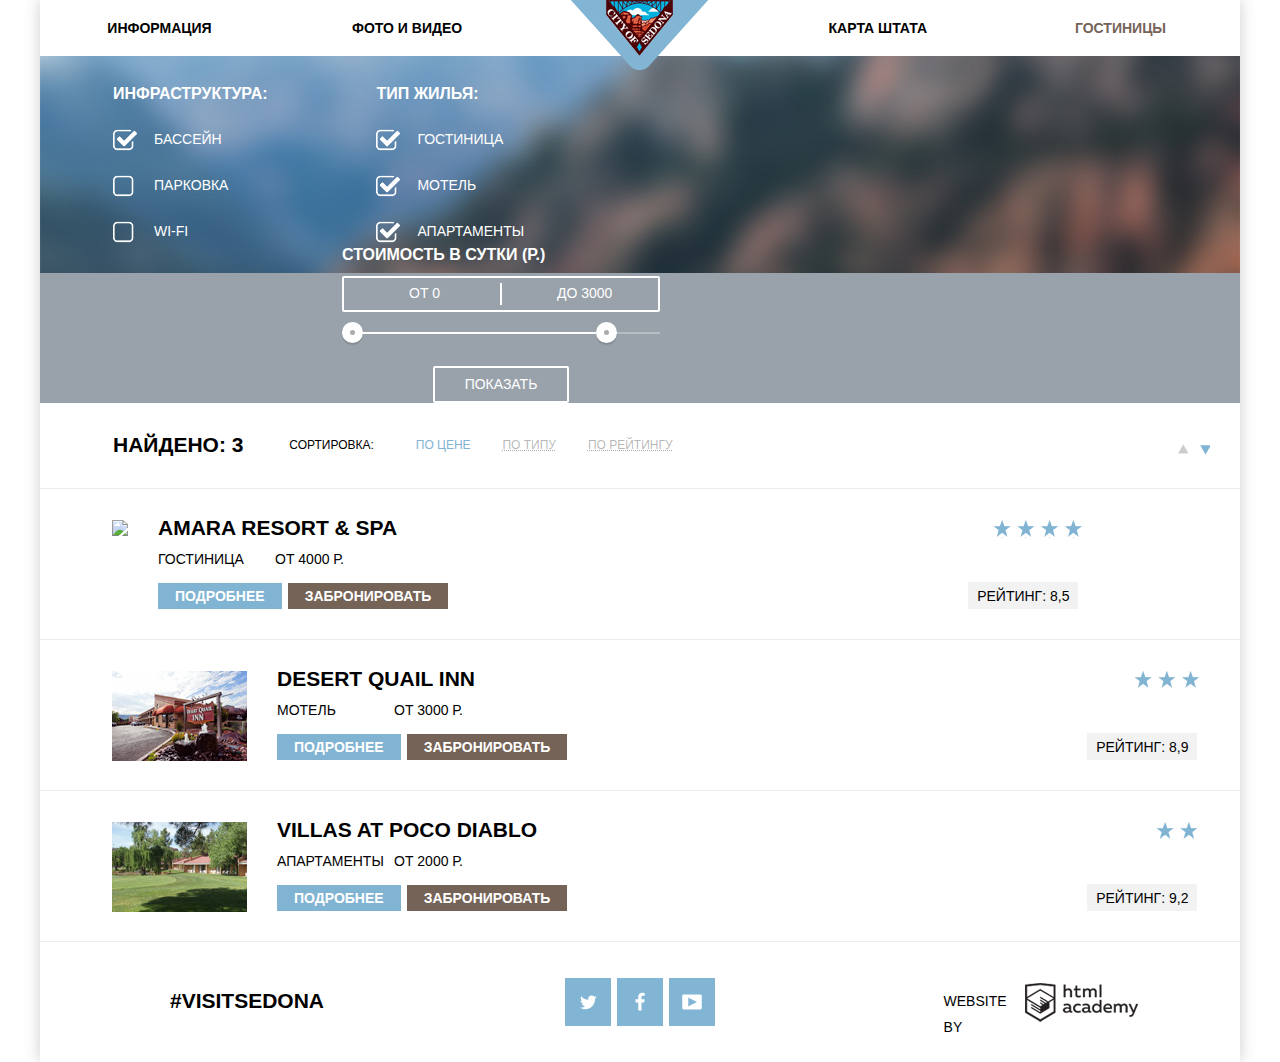
==== catalog.html @ 5d197fd5 "Внезапные правки 03" ====
<!DOCTYPE html>
<html lang="ru">
	<head>
		<link rel="stylesheet" type="text/css" href="css/normalize.css">
		<link rel="stylesheet" type="text/css" href="css/style_sedona_min.css">
		<meta charset="UTF-8">
		<title>hotels catalog</title>
	</head>
	<body>
		<div class="all_wrapper">
		
			<header>
				<nav class="top_menu_nav">
					<ul>
						<li class="nav_info"><a href="index.html">Информация</a></li>
						<li class="nav_photo"><a href="#">Фото и видео</a></li>
						<li class="nav_map"><a href="#">Карта штата</a></li>
						<li class="nav_hotels active"><a>Гостиницы</a></li>
					</ul>
				</nav>
				<div class="top_menu_logo">
					<a href="index.html"><img src="img/logo_sedona_triangle.png" alt="logo" width="138" height="70"></a>
				</div>			
			</header> 


			<main>				
				<h1 class="h2_hidden">подбор отеля</h1>
				
				<section class="filters">
					<h2 class="h2_hidden">Фильтры параметров отеля</h2>
					<form action="#" method="post">
						<section class="filter_block">
							<h2 class="h2_hidden">Фильтры инфраструктуры</h2>						
							<b>Инфраструктура:</b>							
							<div>
								<label for="pool" class="select_item"><input type="checkbox" name="pool" id="pool" checked><span class="checkbox_indicator"></span>Бассейн</label>
							</div>
							<div>
								<label for="parking" class="select_item"><input type="checkbox" name="parking" id="parking"><span class="checkbox_indicator"></span> Парковка</label>
							</div>
							<div>
								<label for="wifi" class="select_item"><input type="checkbox" name="wifi" id="wifi"><span class="checkbox_indicator"></span>Wi-Fi</label>
							</div>						
						</section>	

						<section class="filter_block">
							<h2 class="h2_hidden">Фильтры типа жилья</h2>
							<b>Тип жилья:</b>			
							<div>
								<label for="guesthouse" class="select_item"><input type="checkbox" name="guesthouse" id="guesthouse" checked><span class="checkbox_indicator"></span>Гостиница</label>
							</div>
							<div>
								<label for="hotel" class="select_item"><input type="checkbox" name="hotel" id="hotel" checked><span class="checkbox_indicator"></span>Мотель</label>
							</div>
							<div>
								<label for="apartments" class="select_item"><input type="checkbox" name="apartments" id="apartments" checked><span class="checkbox_indicator"></span>Апартаменты</label>
							</div>						
						</section>

						<section class="filter_block price">
							<h2 class="h2_hidden">Фильтрация по стоимости</h2>
							<b>Стоимость в сутки (р.)</b>
							<div class="price_control">
								<label for="minprice" class="min_price">от
									<input type="text" name="minprice" value="0" id="minprice">
								</label>
								<label for="maxprice" class="max_price">до
									<input type="text" name="max_price" value="3000" id="maxprice">
								</label>								
							</div>
							<div class="range_control">
								<div class="scale">
									<div class="bar"></div>
								</div>	
								<div class="range_toggle toggle_min"></div>
								<div class="range_toggle toggle_max"></div>													
							</div>
							<button type="submit" class="btn_show">Показать</button>		
						</section>
					</form>
				</section>	

				<section class="sort">
					<h2 class="h2_hidden">Сортировка отфильтрованного</h2>
					<b>Найдено: 3</b>
					<p>Сортировка:</p>
						
					<a class="sort_type active_sort">По цене</a>
					<a href="#" class="sort_type">По типу</a>
					<a href="" class="sort_type">По рейтингу</a>
						
					<div class="arrows">
						<a href="#" class="arrow_up"></a>
						<a class="arrow_down active_arrow"></a>
					</div>
				</section>

				<section class="sort_content">
					<h2 class="h2_hidden">Пункт выборки</h2>
					<article class="sort_content_item">
						<a href="#" class="sort_content_item_img"><img src="img/amara.jpg" width="135" height="90" alt="amara resort"></a>						
						<div class="sort_content_item_discription">
							<a href="#"><h2>Amara Resort & Spa</h2></a>
							<p>Гостиница</p>
							<p>от 4000 р.</p>
									
							<div class="sort_content_item_btn">
								<a href="#" class="sort_content_item_discription_more">подробнее</a>
								<a href="#" class="sort_content_item_discription_book">забронировать</a>
							</div>				
						</div>

						<div class="sort_content_item_rate">
							<a href="#" class="four_stars"></a>
							<div class="rate">рейтинг: 8,5</div>
						</div>
					</article>

					<article class="sort_content_item">
						<h2 class="h2_hidden">Пункт выборки</h2>
						<a href="#" class="sort_content_item_img"><img src="img/Desert_quail_inn.jpg" width="135" height="90" alt="Desert quail inn"></a>						
						<div class="sort_content_item_discription">
							<a href="#"><h2>Desert Quail Inn</h2></a>
							<p>Мотель</p>
							<p>от 3000 р.</p>
								
							<div class="sort_content_item_btn">
								<a href="#" class="sort_content_item_discription_more">подробнее</a>
								<a href="#" class="sort_content_item_discription_book">забронировать</a>
							</div>									
						</div>
						<div class="sort_content_item_rate">
							<a href="#" class="three_stars"></a>
							<div class="rate">рейтинг: 8,9</div>
						</div>
					</article>	

					<article class="sort_content_item">
						<h2 class="h2_hidden">Пункт выборки</h2>
						<a href="#" class="sort_content_item_img"><img src="img/Villas.jpg" width="135" height="90" alt="Villas"></a>						
						<div class="sort_content_item_discription">
							<a href="#"><h2>Villas at Poco Diablo</h2></a>
							<p>Апартаменты</p>
							<p>от 2000 р.</p>
								
							<div class="sort_content_item_btn">
								<a href="#" class="sort_content_item_discription_more">подробнее</a>
								<a href="#" class="sort_content_item_discription_book">забронировать</a>
							</div>	
						</div>

						<div class="sort_content_item_rate">
							<a href="#" class="two_stars"></a>
							<div class="rate">рейтинг: 9,2</div>
						</div>
					</article>						
					</section>		
			</main>

			<footer class="footer_wrap footer_wrap_inner">
									
					<section class="footer_visit">
						<h2 class="h2_hidden">Ссылка на Седону</h2>
						<a href="#" class="claim_bold">#visitSEDONA</a>
					</section>

					<section class="footer_social">
						<h2 class="h2_hidden">Ссылки на соцсети</h2>
						<a href="https://twitter.com/" class="social_btn social_btn_tw"></a>
						<a href="https://www.facebook.com/" class="social_btn social_btn_fb"></a>
						<a href="https://www.youtube.com" class="social_btn social_btn_yt"></a>
					</section>

				<section class="footer_website">
					<h2 class="h2_hidden">Ссылка на HTMLacademy</h2>
					
						<div class="footer_website_title">
							website by
						</div>
						<div class="footer_website_logo"></div>
					
				</section>
			</footer>
				
		</div>	
	</body>
</html>
---- css/style_sedona_min.css ----
body{font-family:"PT Sans","Arial",sans-serif;font-weight:400;font-size:14px;line-height:26px;text-transform:uppercase}*{margin:0;padding:0}a{text-decoration:none;color:inherit;cursor:pointer}.h2_hidden{display:none;font-size:21px;line-height:26px;color:#000}.all_wrapper{position:relative;width:1200px;margin:0 auto;-webkit-box-shadow:0 0 15px rgba(0,0,0,.2);box-shadow:0 0 15px rgba(0,0,0,.2)}.top_menu_nav{width:1200px;background:#fff;font-size:0}.top_menu_logo{position:absolute;z-index:1;top:0;left:50%;-webkit-transform:translateX(-50%);transform:translateX(-50%)}.top_menu_nav ul{list-style-type:none;padding:0}.nav_under_logo,.top_menu_nav li{display:inline-block;vertical-align:top}.top_menu_nav li{text-align:center;padding:15px 0;font-size:14px;color:#000;width:239px}.top_menu_nav a:visited,body{color:#000}.top_menu_nav a:active{color:#000;opacity:.3}.top_menu_nav a:hover{color:#81b3d2}.top_menu_nav .active{color:#766357}.top_menu_nav .nav_map,.top_menu_nav .nav_photo{-webkit-box-sizing:border-box;box-sizing:border-box;width:361px}.top_menu_nav .nav_photo{padding-left:73px;text-align:left}.top_menu_nav .nav_map{text-align:right;padding-right:74px}.nav_under_logo{width:244px}.top_menu_nav li a{font-weight:700}.intro{position:relative;width:1200px;height:508px;background:#add8e6 url(../img/sedona_intro.jpg) no-repeat}.intro_img_welcome{position:absolute;top:76px;left:600px;margin-left:-128px}.intro_img_because,.intro_img_sedona{position:absolute;top:214px;left:600px;margin-left:-229px}.intro_img_because{top:348px;margin-left:-148px}.content_title{padding-top:59px;padding-bottom:52px;text-align:center}.content_claim_main{width:458px;margin:0 auto 27px}.claim{font-size:0}.content_claim,.content_img{display:inline-block;vertical-align:top}.content_claim{padding-top:47px;padding-bottom:59px;font-size:14px;color:#fff;background-color:#81b3d2;width:400px}.content_img{width:800px;height:256px}.claim_left .claim_bold,.claim_right .claim_bold{margin:auto auto 24px;width:125px;font-weight:700;font-size:21px;text-align:center;line-height:21px}.claim_right .claim_bold{width:152px}.claim_left .claim_claim,.claim_number{width:125px;text-align:center;line-height:21px;margin:auto auto 21px}.claim_left .claim_claim{margin:0 auto;width:285px}.claim_right .claim_claim,.features_first .claim_bold{margin:auto;width:230px;text-align:center;line-height:21px}.features_first{width:1200px;font-size:0;text-align:center}.features_first_box{display:inline-block;vertical-align:top;width:400px}.features_first .claim_bold{margin:auto auto 25px;width:125px;font-weight:700;font-size:21px}.features_first .claim_claim,.features_second .claim_bold{margin:auto auto 81px;width:300px;font-size:14px;text-align:center;line-height:21px}.blue_icon{margin-bottom:15px;padding-top:57px}.features_second{width:1200px;font-size:0;padding-top:47px;background-color:#eee}.features_second_box{display:inline-block;vertical-align:top;width:400px;font-size:14px;background-color:#eee}.features_second .claim_bold{margin:auto auto 24px;width:125px;font-weight:700;font-size:21px}.features_second .claim_claim,.features_second .claim_number{margin:auto auto 22px;width:125px;text-align:center;font-size:14px;line-height:21px}.features_second .claim_claim{margin:auto auto 56px;width:250px}.search_cta{width:1200px}.search_cta_txt{padding-top:56px;text-align:center}.search_cta_txt .claim_bold{font-size:30px;line-height:24px;font-weight:700;margin-bottom:29px}.search_cta_txt .claim_claim{width:440px;margin:auto;font-size:14px;line-height:24px}.search_cta .search_hotels{display:block;width:568px;height:56px;margin:50px auto 0;font-size:21px;font-weight:700;line-height:26px;color:#fff;text-align:center;padding-top:30px;background-color:#766357}.map{position:relative;width:1200px;height:593px;background-color:#cbe6a3}.modal_search{font-size:0;position:absolute;left:600px;top:0;width:568px;height:395px;-webkit-transform:translateX(-50%);transform:translateX(-50%);background-color:#fff;-webkit-box-shadow:-3px 3px 15px -5px rgba(0,0,0,.5),3px 3px 15px -5px rgba(0,0,0,.5);box-shadow:-3px 3px 15px -5px rgba(0,0,0,.5),3px 3px 15px -5px rgba(0,0,0,.5)}.search_form{width:458px;margin-top:55px;margin-left:55px}.field1 input,.field1 label,.field2,.field2 div,.field2 label{display:inline-block;vertical-align:middle;margin-bottom:29px}.field2,.field2 div,.field2 label{margin-bottom:28px}.field1 label,.field2 label{min-width:100px;margin-right:12px}.field1 input{-webkit-box-sizing:border-box;box-sizing:border-box;width:346px;height:38px;padding-right:38px;font-weight:700;text-indent:13px;background-color:#f2f2f2;border:0}.field1{position:relative}.calendar{position:absolute;top:0;right:0;width:38px;height:38px;background:#f2f2f2 url(../img/icon_caledar_sprite.png) no-repeat;background-position:50% 8px}input[name=arrival]:hover+.calendar,input[name=departure]:hover+.calendar{background-position:50% -31px;background-color:#ebebeb}input[name=arrival]:focus+.calendar,input[name=departure]:focus+.calendar{background-position:50% -69px;background-color:transparent}.field2 input{-webkit-box-sizing:border-box;box-sizing:border-box;width:114px;height:38px;font-weight:700;text-align:center;padding-left:38px;padding-right:38px;background-color:#f2f2f2;border:0}.field1 input:hover{background-color:#ebebeb}.field1 input:focus,.field2 input:focus{outline:0;background-color:#fff;-webkit-box-shadow:inset 0 0 0 2px #f2f2f2;box-shadow:inset 0 0 0 2px #f2f2f2}.adults_field,.children_field{position:relative}.adults_field .btn_minus,.adults_field .btn_plus,.children_field .btn_minus,.children_field .btn_plus{position:absolute;top:0;width:38px;height:38px;font-size:0;border:0;background-color:#f2f2f2}.adults_field .btn_minus{left:0}.adults_field .btn_plus{right:53px}.children_field .btn_minus{left:0}.children_field .btn_plus{right:0}.btn_minus::before,.btn_plus::after,.btn_plus::before{position:absolute;top:18px;content:"";width:12px;height:3px;background:#a9a9a9}.btn_minus::before{left:13px}.btn_plus::after,.btn_plus::before{right:13px}.btn_plus::after{-webkit-transform:rotate(90deg);transform:rotate(90deg)}.btn_minus:hover::before,.btn_plus:hover::after,.btn_plus:hover::before{background:#000}.adults input{margin-right:53px}.children label{min-width:50px;margin-right:15px}.search_form .claim_bold,.search_form .search_btn{font-size:14px;line-height:26px;font-weight:700;color:#000}.search_form .search_btn{display:block;width:458px;padding:15px 0;margin:0 0 54px;text-align:center;background-color:#81b3d2;font-size:21px;color:#fff}.search_btn:hover{background-color:#669ec0}.search_btn:active{background-color:#5496bd;color:rgba(255,255,255,.3)}.footer_wrap{position:absolute;bottom:0;width:1200px;min-height:120px;background-color:rgba(255,255,255,.9)}.footer_wrap_inner{position:relative;width:1200px;margin:auto}.footer_social,.footer_visit{display:inline-block;vertical-align:top}.footer_visit{width:140px;color:#000;font-weight:700;text-align:center;font-size:21px;line-height:26px;margin-top:46px;margin-left:130px;margin-right:130px}.footer_visit a:visited{color:#000}.footer_social{margin-left:121px;margin-right:125px;margin-top:36px}.footer_website{display:inline-block;vertical-align:middle;width:210px;height:40px;margin-top:40px;margin-left:100px}.footer_website_title{display:inline-block;vertical-align:top;width:74px;margin-top:6px;margin-right:4px;font-size:14px;line-height:26px;color:#000}.footer_website_logo{display:inline-block;vertical-align:middle;width:114px;height:40px;background:url(../img/HTML_logo_sprite.png) no-repeat;background-position:0 1px}.footer_website .footer_website_logo:hover{background-position:0 -47px}.footer_website .footer_website_logo:active{background-position:0 -94px}.social_btn{display:inline-block;vertical-align:bottom;width:46px;height:48px;margin-right:2px;background:#81b3d2 url(../img/social_sprite.png) no-repeat;background-repeat:no-repeat}.social_btn:last-child{margin-right:0}.social_btn_tw{font-size:0;background-position:0 0}.social_btn_tw:hover{background-position:-46px 0}.social_btn_tw:active{background-position:-92px 0}.social_btn_fb{font-size:0;background-position:0 -47px}.social_btn_fb:hover{background-position:-47px -47px}.social_btn_fb:active{background-position:-92px -47px}.social_btn_yt{font-size:0;background-position:0 -96px}.social_btn_yt:hover{background-position:-46px -96px}.social_btn_yt:active{background-position:-92px -96px}.filters{-webkit-box-sizing:border-box;box-sizing:border-box;min-height:217px;padding-left:73px;padding-right:72px;padding-top:27px;background:#99a2aa url(../img/back.jpg) no-repeat;color:#fff}.filter_block{display:inline-block;vertical-align:top;min-width:145px;margin-right:105px}.filter_block b{display:block;font-size:16px;line-height:21px;margin-bottom:22px}.filter_block label{font-size:14px;line-height:21px}.filter_block div{margin-bottom:20px}.filter_block div:last-child{margin-bottom:0}.select_item{position:relative;padding-left:41px;cursor:pointer}.select_item input[type=checkbox]{display:none}.select_item input[type=checkbox]+.checkbox_indicator{position:absolute;top:-2px;left:0;width:25px;height:22px;background:url(../img/checkbox_sprite.png) no-repeat;background-position:0 0}.select_item input[type=checkbox]:checked+.checkbox_indicator{background-position:0 -52px}.select_item input[type=checkbox]:disabled+.checkbox_indicator{background-position:0 -79px}.price{width:318px;margin-right:0;margin-left:229px}.price b{margin-bottom:11px}.price_control{position:relative;width:314px;height:32px;margin-bottom:20px;font-size:0;border:2px solid #fff;border-radius:2px}.price_control::after{content:"";position:absolute;top:50%;left:50%;-webkit-transform:translate(-50%,-50%);transform:translate(-50%,-50%);width:2px;height:22px;background-color:#fff}.price_control label{display:inline-block;vertical-align:top;line-height:31px;cursor:pointer}.min_price{width:90px;padding-left:65px}.max_price{width:90px;padding-left:58px}.price_control input{width:50px;margin:0;font:inherit;color:inherit;background:0 0;border:0;outline:0}.range_control{position:relative;margin-bottom:32px}.range_control .scale{height:2px;background-color:rgba(255,255,255,.3);margin-bottom:32px}.range_control .bar{width:80%;height:2px;background-color:#fff}.range_toggle{position:absolute;top:-10px;width:5px;height:5px;margin:0;background-color:#ababab;border:8px solid #fff;border-radius:50%;-webkit-box-shadow:0 2px 1px 0 rgba(0,1,1,.14);box-shadow:0 2px 1px 0 rgba(0,1,1,.14);cursor:pointer}.toggle_min{left:0}.toggle_max{left:80%}.range_toggle:hover{background-color:#1c4f80}.btn_show{display:block;margin:0 auto;padding:6px 30px;font-size:14px;line-height:21px;font-weight:400;text-transform:uppercase;color:#fff;background-color:transparent;border:2px solid #fff;border-radius:2px;outline:0;cursor:pointer}.btn_show:hover{color:#000;background-color:#fff}.sort,.sort_content_item{-webkit-box-sizing:border-box;box-sizing:border-box;border-bottom:1px solid #ebebeb}.sort{padding-left:73px;min-height:86px;padding-top:28px}.sort b{display:inline-block;vertical-align:middle;margin-right:42px;font-size:21px;line-height:26px;color:#000}.sort a,.sort p{line-height:18px;font-size:12px}.sort p{margin-right:38px}.sort a,.sort p,div.arrows{display:inline-block;vertical-align:middle}.sort a{margin-right:28px}.sort .sort_type{text-decoration:underline;-webkit-text-decoration-style:dotted;text-decoration-style:dotted;color:rgba(0,0,0,.3)}.sort .sort_type:hover,.sort_content_item_discription h2:hover{color:#81b3d2}.sort .sort_type:active{color:#000}.sort .active_sort{color:#81b3d2;text-decoration:none}div.arrows{width:35px;height:18px;margin-left:474px;font-size:0}.arrows a,.sort_content_item_discription p{display:inline-block;vertical-align:middle;line-height:5px;font-size:0}.arrows .arrow_down,.arrows .arrow_up{width:10px;height:11px;background-position:0 0}.arrows .arrow_up{margin-right:12px;background-image:url(../img/arrows_up_sprite.png)}.arrows .arrow_down{margin:0;background-image:url(../img/arrows_down_sprite.png)}.arrows .arrow_up:hover{background-position:0 -33px}.arrows .arrow_up:active{background-position:0 -66px}.arrows .arrow_down:hover{background-position:0 -31px}.arrows .active_arrow,.arrows .arrow_down:active{background-position:0 -65px}.sort_content_item{font-size:0;min-height:151px;padding-top:31px}.sort_content_item_img{display:inline-block;vertical-align:middle;margin-left:72px;margin-right:30px}.sort_content_item_discription{display:inline-block;vertical-align:top}.sort_content_item_discription h2{margin-top:-5px;margin-bottom:8px;font-size:21px;line-height:26px}.sort_content_item_discription h2:active{color:rgba(0,0,0,.3)}.sort_content_item_discription p{width:100px;margin-right:17px;margin-bottom:16px;font-size:14px;line-height:21px}.sort_content_item_discription_book,.sort_content_item_discription_more{padding:5px 17px;font-size:14px;font-weight:700;color:#fff;line-height:21px}.sort_content_item_discription_more{margin-right:6px;background-color:#81b3d2}.sort_content_item_discription_more:hover{background-color:#669ec0}.sort_content_item_discription_more:active{background-color:#5496bd;color:rgba(255,255,255,.3)}.sort_content_item_discription_book{background-color:#766357}.sort_content_item_discription_book:hover{background-color:#604e43}.sort_content_item_discription_book:active{background-color:#503e33;color:rgba(255,255,255,.3)}.sort_content_item_rate{display:inline-block;vertical-align:top;height:91px;margin-left:520px}.sort_content_item_rate a{display:block;width:89px;height:18px;margin-left:25px;margin-bottom:44px}a.four_stars{background-image:url(../img/stars_4.png)}a.three_stars,a.two_stars{background-image:url(../img/stars_3.png);background-repeat:no-repeat;background-position:22px 0}a.two_stars{background-image:url(../img/stars_2.png);background-position:44px 0}.sort_content_item_rate .rate{width:110px;height:23px;padding-top:4px;font-size:14px;line-height:21px;text-align:center;color:#000;background-color:#f2f2f2}
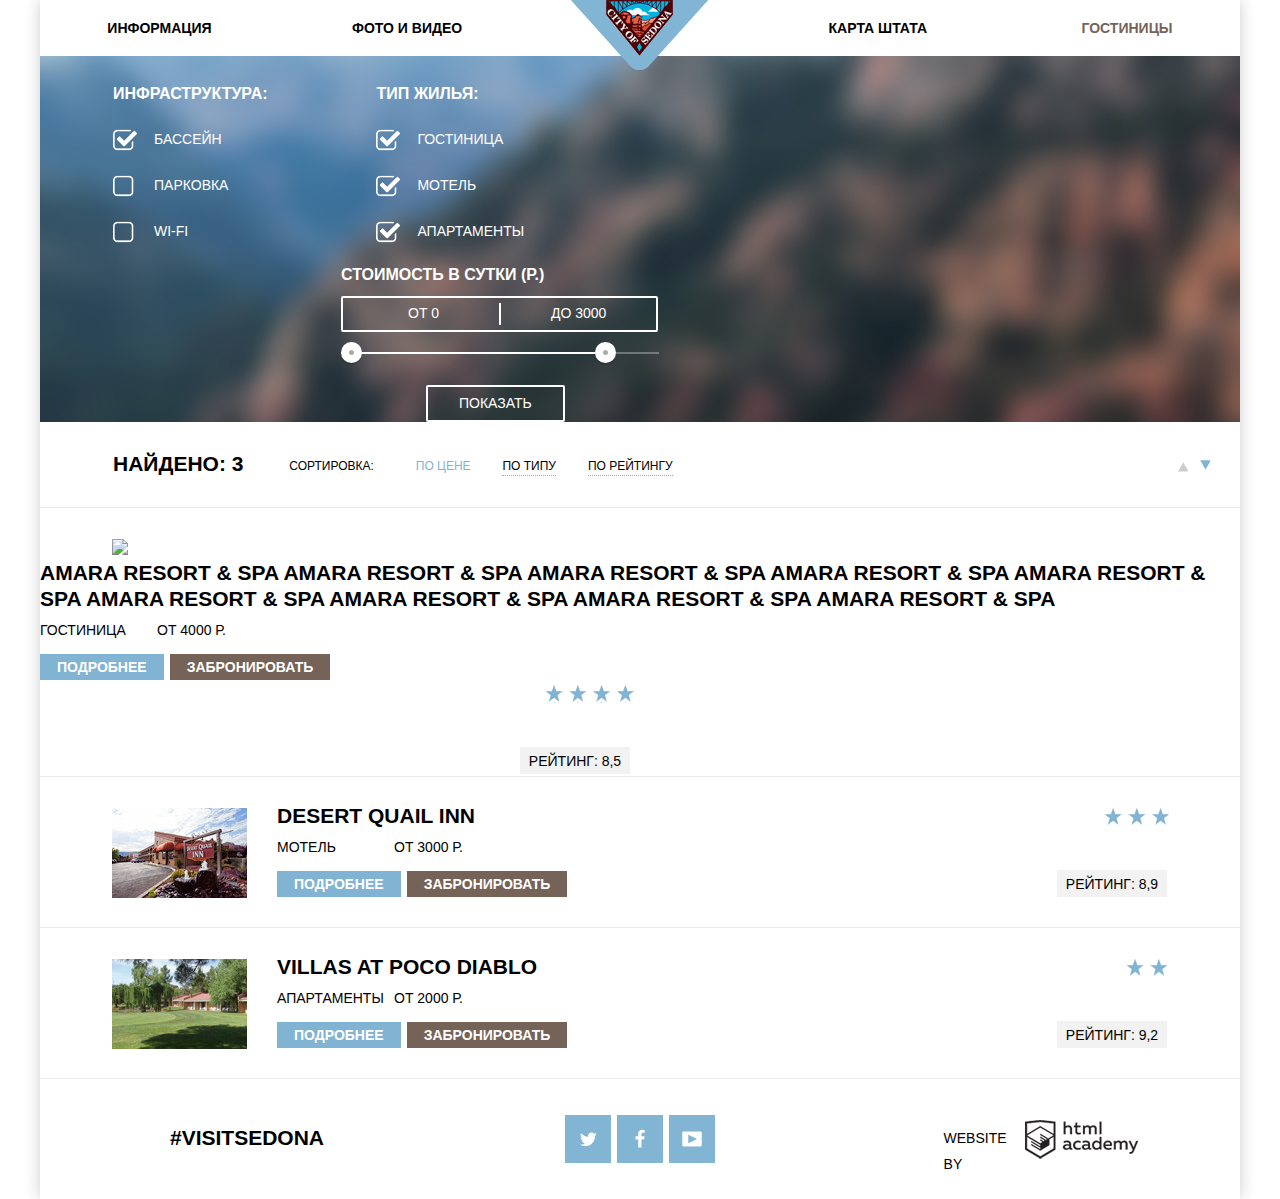
==== commit 2f788f1a: "Правки от рандома" ====
--- a/catalog.html
+++ b/catalog.html
@@ -2,7 +2,7 @@
 <html lang="ru">
 	<head>
 		<link rel="stylesheet" type="text/css" href="css/normalize.css">
-		<link rel="stylesheet" type="text/css" href="css/style_sedona_min.css">
+		<link rel="stylesheet" type="text/css" href="css/style_sedona.css">
 		<meta charset="UTF-8">
 		<title>hotels catalog</title>
 	</head>
@@ -23,13 +23,12 @@
 				</div>			
 			</header> 
 
-
 			<main>				
 				<h1 class="h2_hidden">подбор отеля</h1>
 				
 				<section class="filters">
 					<h2 class="h2_hidden">Фильтры параметров отеля</h2>
-					<form action="#" method="post">
+					<form action="#" method="get">
 						<section class="filter_block">
 							<h2 class="h2_hidden">Фильтры инфраструктуры</h2>						
 							<b>Инфраструктура:</b>							
@@ -55,7 +54,7 @@
 							</div>
 							<div>
 								<label for="apartments" class="select_item"><input type="checkbox" name="apartments" id="apartments" checked><span class="checkbox_indicator"></span>Апартаменты</label>
-							</div>						
+							</div>	
 						</section>
 
 						<section class="filter_block price">
@@ -74,7 +73,7 @@
 									<div class="bar"></div>
 								</div>	
 								<div class="range_toggle toggle_min"></div>
-								<div class="range_toggle toggle_max"></div>													
+								<div class="range_toggle toggle_max"></div>								
 							</div>
 							<button type="submit" class="btn_show">Показать</button>		
 						</section>
@@ -101,9 +100,11 @@
 					<article class="sort_content_item">
 						<a href="#" class="sort_content_item_img"><img src="img/amara.jpg" width="135" height="90" alt="amara resort"></a>						
 						<div class="sort_content_item_discription">
-							<a href="#"><h2>Amara Resort & Spa</h2></a>
-							<p>Гостиница</p>
-							<p>от 4000 р.</p>
+							<a href="#"><h2>Amara Resort & Spa Amara Resort & Spa Amara Resort & Spa Amara Resort & Spa Amara Resort & Spa Amara Resort & Spa Amara Resort & Spa Amara Resort & Spa Amara Resort & Spa </h2></a>
+							<div class="sort_content_item_discription_small">
+								<p>Гостиница</p>
+								<p>от 4000 р.</p>
+							</div>	
 									
 							<div class="sort_content_item_btn">
 								<a href="#" class="sort_content_item_discription_more">подробнее</a>
@@ -158,8 +159,7 @@
 					</section>		
 			</main>
 
-			<footer class="footer_wrap footer_wrap_inner">
-									
+			<footer class="footer_wrap footer_wrap_inner">									
 					<section class="footer_visit">
 						<h2 class="h2_hidden">Ссылка на Седону</h2>
 						<a href="#" class="claim_bold">#visitSEDONA</a>
@@ -178,7 +178,7 @@
 						<div class="footer_website_title">
 							website by
 						</div>
-						<div class="footer_website_logo"></div>
+						<a href="https://htmlacademy.ru/intensive/htmlcss"><div class="footer_website_logo"></div></a>
 					
 				</section>
 			</footer>
--- a/css/style_sedona.css
+++ b/css/style_sedona.css
@@ -0,0 +1,1188 @@
+body {
+	font-family: "PT Sans", "Arial", sans-serif;
+	/*font-stretch: condensed; */
+	font-weight: normal;
+	font-size: 14px;
+	line-height: 26px;
+	color: black;
+	text-transform: uppercase;
+}
+
+* {
+	margin: 0; /*понимаю, что не очень хорошо,*/
+	padding: 0; /*но Нормалайз не помог почему-то*/
+}
+
+a {
+	text-decoration: none;
+	color: inherit;
+	cursor: pointer;
+}
+
+.h2_hidden {
+	display: none;
+	font-size: 21px;
+	line-height: 26px;
+	color: black;
+}
+
+.all_wrapper {
+	position: relative;
+	width: 1200px;
+	/*height: 2762px;*/
+	margin: 0 auto;
+	-webkit-box-shadow: 0 0 15px rgba(0, 0, 0, 0.2);
+	        box-shadow: 0 0 15px rgba(0, 0, 0, 0.2);
+}
+ 
+/*HEADER--------------------------------------------------------------*/
+
+.top_menu_nav {
+	width: 1200px;
+	background: white;
+	font-size: 0;
+}
+
+.top_menu_logo {
+	position: absolute;
+	z-index: 1;
+	top: 0;
+	left: 50%;
+	-webkit-transform: translateX(-50%);
+	        transform: translateX(-50%);
+}
+
+.top_menu_nav ul {
+	list-style-type: none;
+	padding: 0; 
+}
+
+.top_menu_nav li {
+	box-sizing: border-box;
+	display: inline-block;
+	vertical-align: top;
+	width: 239px;
+	text-align: center;
+	padding: 15px 0 15px 0;
+	font-size: 14px;
+	color: #000000;
+}
+
+.top_menu_nav li:last-child {
+	padding: 15px 0 15px 13px;
+}
+
+.top_menu_nav a:visited {
+	color: #000000;
+}
+
+.top_menu_nav a:active {
+	color: #000000;
+	opacity: 0.3;
+}
+
+.top_menu_nav a:hover {
+	color: #81b3d2;
+}
+
+.top_menu_nav .active {
+	color: #766357;
+}
+
+.top_menu_nav .nav_photo {
+	-webkit-box-sizing: border-box;
+	        box-sizing: border-box;
+	width: 361px;
+	text-align: left;
+	padding-left: 73px;
+}
+
+.top_menu_nav .nav_map {
+	-webkit-box-sizing: border-box;
+	        box-sizing: border-box;
+	width: 361px;
+	text-align: right;
+	padding-right: 74px;
+}
+
+.nav_under_logo {
+	display: inline-block;
+	vertical-align: top;
+	width: 244px;
+}
+
+.top_menu_nav a {
+	font-weight: bold;
+}
+
+/*INTRO--------------------------------------------------------------*/
+
+.intro {
+	position: relative;
+	width: 1200px;
+	height: 508px;
+	background: lightblue url("../img/sedona_intro.jpg") no-repeat; 
+}
+
+.intro_img_welcome {
+	position: absolute;
+	top: 76px;
+	left: 600px;
+	margin-left: -128px;
+}
+
+.intro_img_sedona {
+	position: absolute;
+	top: 214px;
+	left: 600px;
+	margin-left: -229px;
+}
+
+.intro_img_because {
+	position: absolute;
+	top: 348px;
+	left: 600px;
+	margin-left: -148px;
+}
+
+/*.frame {
+	position: absolute;
+	bottom: -8px; 
+}*/
+
+/*CONTENT------------------------------------------------------------*/
+
+.content_title {
+	padding-top: 59px;
+	padding-bottom: 52px;
+	text-align: center;
+}
+
+.content_claim_main {
+	width: 458px;
+	margin: 0 auto 27px;
+}
+
+/*Claim--------------------------------------------------------------*/
+
+.claim {
+	font-size: 0;
+}
+
+.content_claim {
+	display: inline-block;
+	vertical-align: top;
+	width: 400px;
+	padding-top: 47px;
+	padding-bottom: 59px;  /*как сделать защиту от переполнения?*/
+	font-size: 14px;
+	color: white;
+	background-color: #81b3d2;
+}
+
+.content_img {
+	display: inline-block;
+	vertical-align: top;
+	width: 800px;
+	height: 256px;
+}
+
+.claim_left .claim_bold {
+	margin: auto;
+	margin-bottom: 24px;
+	width: 125px;
+	font-weight: bold;
+	font-size: 21px;
+	text-align: center;
+	line-height: 21px;
+}
+
+.claim_right .claim_bold {
+	margin: auto;
+	margin-bottom: 24px;
+	width: 154px;
+	font-weight: bold;
+	font-size: 21px;
+	text-align: center;
+	line-height: 21px;
+}
+
+.claim_number {
+	margin: auto;
+	width: 125px;
+	text-align: center;
+	line-height: 21px;
+	margin-bottom: 21px;
+}
+
+.claim_left .claim_claim {
+	margin: 0 auto ;
+	width: 285px;
+	text-align: center;
+	line-height: 21px;
+}
+
+.claim_right .claim_claim {
+	margin: auto;
+	width: 306px;
+	text-align: center;
+	line-height: 21px;
+}
+
+/*Features_1-----------------------------------------------*/
+
+.features_first {
+	width: 1200px;
+	font-size: 0;
+	text-align: center;
+}
+
+.features_first_box {
+	display: inline-block;
+	vertical-align: top;
+	width: 400px;
+}
+
+.features_first .claim_bold {  
+	margin: auto;
+	margin-bottom: 25px;
+	width: 125px;
+	font-weight: bold;
+	font-size: 21px;
+	text-align: center;
+	line-height: 21px;
+}
+
+.features_first .claim_claim {  
+	margin: auto;
+	margin-bottom: 81px;
+	width: 300px;
+	font-size: 14px; 
+	text-align: center;
+	line-height: 21px;
+}
+
+.blue_icon {
+	margin-bottom: 15px;
+	padding-top: 57px;
+}
+
+/*Features_2--------------------------------------------------*/
+
+.features_second {
+	width: 1200px;
+	font-size: 0;
+	padding-top: 47px;
+	background-color: #eeeeee; /*костыль от выпадения - так можно?*/ 
+
+}
+
+.features_second_box {
+	display: inline-block;
+	vertical-align: top;
+	width: 400px;
+	font-size: 14px;
+	background-color: #eeeeee; 
+}
+
+.features_second .claim_bold {
+	margin: auto;
+	margin-bottom: 24px;
+	width: 125px;
+	font-weight: bold;
+	font-size: 21px;
+	text-align: center;
+	line-height: 21px;
+}
+
+.features_second .claim_number {
+	margin: auto;
+	margin-bottom: 22px;
+	width: 125px;
+	text-align: center;
+	font-size: 14px;
+	line-height: 21px;
+}
+
+.features_second .claim_claim {
+	margin: auto;
+	margin-bottom: 56px;
+	width: 267px;
+	text-align: center;
+	font-size: 14px;
+	line-height: 21px;
+} 
+
+/*Search--------------------------------------------------------*/
+
+.search_cta {
+	width: 1200px;
+}
+
+.search_cta_txt {
+	padding-top: 56px;
+	text-align: center;
+}
+
+.search_cta_txt .claim_bold {
+	font-size: 30px;
+	line-height: 24px;
+	font-weight: bold;
+	margin-bottom: 29px;
+}
+
+.search_cta_txt .claim_claim {
+	width: 440px;
+	margin: auto;	
+	font-size: 14px;
+	line-height: 24px;	
+}
+
+.search_cta .search_hotels {
+	display: block;
+	width: 568px;
+	height: 56px;
+	margin: 50px auto 0;
+	font-size: 21px;
+	font-weight: bold;
+	line-height: 26px;
+	color: white;
+	text-align: center;
+	padding-top: 30px;
+	background-color: #766357;
+}
+
+/*MAP-------------------------------------------------------------*/
+
+.map {
+	position: relative;
+	width: 1200px;
+	height: 593px;
+	background-image: url("../img/Screenshot_1.png");
+	background-position: 50% 70%;
+}
+
+.map iframe {
+	border: 0;
+}
+
+/*Serchform-------------------------------------------------------*/
+
+.modal_search {
+	/*display: none;*/
+	font-size: 0;
+	position: absolute;
+	left: 600px;
+	top: 0;
+	width: 568px;
+	height: 395px;
+	-webkit-transform: translateX(-50%);
+	        transform: translateX(-50%);
+	background-color: white;
+	-webkit-box-shadow: -3px 3px 15px -5px rgba(0,0,0,0.5), 3px 3px 15px -5px rgba(0,0,0,0.5);
+	        box-shadow: -3px 3px 15px -5px rgba(0,0,0,0.5), 3px 3px 15px -5px rgba(0,0,0,0.5);
+}
+
+.search_form {
+	width: 458px;
+	margin-top: 55px;
+	margin-left: 55px;
+}
+
+.field1 label,
+.field1 input {
+	display: inline-block;
+	vertical-align: middle;
+	margin-bottom: 29px;
+}
+
+.field2 label,
+.field2 div,
+.field2 {
+	display: inline-block;
+	vertical-align: middle;
+	margin-bottom: 28px;
+}
+
+.field1 label {
+	min-width: 100px;
+	margin-right: 12px;
+}
+
+.field1 input {
+	-webkit-box-sizing: border-box;
+	        box-sizing: border-box;
+	width: 344px;
+	height: 38px;
+	padding-right: 38px;
+	font-weight: bold;
+	text-indent: 13px;
+	background-color: #f2f2f2;
+	border: none;
+}
+
+.field1 {
+	position: relative;
+}
+
+.calendar {
+	position: absolute;
+	top: 0;
+	right: 0;
+	width: 38px;
+	height: 38px;
+	border: none;
+	outline: none;
+	background: #f2f2f2 url("../img/icon_caledar_sprite.png") no-repeat;
+	background-position: 50% 8px; 
+}
+
+input[name="arrival"]:hover + .calendar,
+input[name="departure"]:hover + .calendar {
+	background-position: 50% -31px;
+	background-color: #ebebeb;
+}
+
+input[name="arrival"]:focus + .calendar,
+input[name="departure"]:focus + .calendar {
+	background-position: 50% -69px;
+	background-color: transparent;
+}
+
+.field2 label {
+	min-width: 100px;
+	margin-right: 12px;
+}
+
+.field2 input {
+	-webkit-box-sizing: border-box;
+	        box-sizing: border-box;
+	width: 114px;
+	height: 38px;
+	font-weight: bold;
+	text-align: center;
+	padding-left: 38px;
+	padding-right: 38px;
+	background-color: #f2f2f2;
+	border: none;
+}
+
+.field1 input:hover {
+	background-color: #ebebeb;
+}
+
+.field1 input:focus {
+	outline: 0;
+    background-color: white;
+	-webkit-box-shadow: inset 0 0 0 2px #f2f2f2;
+	        box-shadow: inset 0 0 0 2px #f2f2f2;
+}
+
+.adults_field,
+.children_field {
+	position: relative;
+}
+
+.adults_field .btn_minus,
+.adults_field .btn_plus,
+.children_field .btn_minus,
+.children_field .btn_plus {
+	position: absolute;
+	top: 0;
+	width: 38px;
+	height: 38px;
+	font-size: 0;
+	border: none;
+	background-color: #f2f2f2;
+}
+
+.adults_field .btn_minus {
+	left: 0;
+}
+
+.adults_field .btn_plus {
+	right: 53px;
+}
+
+.children_field .btn_minus {
+	left: 0;
+}
+
+.children_field .btn_plus {
+	right: 0;
+}
+
+.field2 input:focus {
+	outline: 0;
+    background-color: white;
+	-webkit-box-shadow: inset 0 0 0 2px #f2f2f2;
+	        box-shadow: inset 0 0 0 2px #f2f2f2;
+}
+
+.btn_minus::before {
+	position: absolute;
+	left: 13px;
+	top: 18px;
+	content: "";
+	width: 12px;
+	height: 3px;
+	background: #a9a9a9;
+}
+
+.btn_plus::before,
+.btn_plus::after {
+	position: absolute;
+	right: 13px;
+	top: 18px;
+	content: "";
+	width: 12px;
+	height: 3px;
+	background: #a9a9a9;
+}
+
+.btn_plus::after {
+	-webkit-transform: rotate(90deg);
+	        transform: rotate(90deg);
+}
+
+.btn_plus:hover::before,
+.btn_plus:hover::after,
+.btn_minus:hover::before {
+ 	background: black;
+}
+
+.btn_plus:active::before,
+.btn_plus:active::after,
+.btn_minus:active::before {
+ 	background: #81b3d2;
+}
+
+
+.adults input {
+	margin-right: 53px;
+}
+
+.children label {
+	min-width: 50px;
+	margin-right: 15px;
+}
+
+.search_form .claim_bold {
+	font-size: 14px;
+	line-height: 26px;
+	font-weight: bold;
+	color: black;
+}
+
+.search_form .search_btn {
+	display: block;
+	width: 458px;
+	padding: 15px 0 15px 0;
+	margin: 0 0 54px;
+	text-align: center;
+	background-color: #81b3d2;
+	font-weight: bold;
+	font-size: 21px;
+	line-height: 26px;
+	color: white;
+}
+
+.search_btn:hover {
+	background-color:  #669ec0;
+}
+
+.search_btn:active {
+	background-color: #5496bd;
+	color: rgba(255,255,255,0.3);
+}
+
+/*FOOTER-----------------------------------------------------------*/
+/*
+
+.footer_invisible {
+	position: relative;
+}*/
+
+.footer_wrap {
+	position: absolute;
+	bottom: 0;
+	width: 1200px;
+	min-height: 120px;
+	background-color: rgba(255,255,255,0.9);
+}
+
+.footer_wrap_inner {
+	position: relative;
+
+	width: 1200px;
+	margin: auto;
+}
+
+.footer_visit {
+	display: inline-block;
+	vertical-align: top;
+	width: 140px;
+	margin-top: 46px;
+	margin-left: 130px;
+	margin-right: 130px;
+	color: black;
+	font-weight: bold;
+	text-align: center;
+	font-size: 21px;
+	line-height: 26px;
+}
+
+.footer_visit a:visited {
+	color: black;
+}
+
+.footer_social {
+	display: inline-block;
+	vertical-align: top;
+	margin-left: 121px;
+	margin-right: 125px;
+	margin-top: 36px;
+}
+
+
+
+.footer_website {
+	display: inline-block;
+	vertical-align: middle;
+	width: 210px;
+	height: 40px;
+	margin-top: 40px;
+	margin-left: 100px;
+}
+
+
+
+.footer_website_title {
+	display: inline-block;
+	vertical-align: top;
+	width: 74px;
+	margin-top: 6px;
+	margin-right: 4px;
+	font-size: 14px;
+	line-height: 26px;
+	color: black;
+}
+
+.footer_website_logo {
+	display: inline-block;
+	vertical-align: middle;
+	width: 114px;
+	height: 40px;
+	background: url("../img/HTML_logo_sprite.png") no-repeat;
+	background-position: 0 1px; 
+}
+
+.footer_website .footer_website_logo:hover {
+	background-position: 0 -47px;
+}
+
+.footer_website .footer_website_logo:active {
+	background-position: 0 -94px;
+}
+
+.social_btn {
+	display: inline-block;
+	vertical-align: bottom;
+	width: 46px;
+	height: 48px;
+	margin-right: 2px;
+	background: #81b3d2 url("../img/social_sprite.png") no-repeat;
+	background-repeat: no-repeat;
+}
+
+.social_btn:last-child {
+	margin-right: 0;
+}
+
+.social_btn_tw {
+	font-size: 0;
+	background-position: 0 0;
+}
+
+.social_btn_tw:hover {
+	background-position: -46px 0;
+}
+
+.social_btn_tw:active {
+	background-position: -92px 0;
+}
+
+.social_btn_fb {
+	font-size: 0;
+	background-position: 0 -47px;
+}
+
+.social_btn_fb:hover {
+	background-position: -47px -47px;	
+}
+
+.social_btn_fb:active {
+	background-position: -92px -47px;
+}
+
+.social_btn_yt {
+	font-size: 0;
+	background-position: 0 -96px;
+}
+
+.social_btn_yt:hover {
+	background-position: -46px -96px;
+}
+
+.social_btn_yt:active {
+	background-position: -92px -96px;
+}
+
+/*CATALOG-----------------------------------------------------*/
+
+/*Filters------------------------------------------------------*/
+
+.filters {
+	-webkit-box-sizing: border-box;
+	        box-sizing: border-box;
+	min-height: 217px;
+	padding-left: 73px;
+	padding-right: 72px;
+	padding-top: 27px;
+	background-color: #99a2aa;
+	background-image: url("../img/back_a.jpg");
+	background-repeat: repeat;
+	background-position: 0 -300px;
+	/*background-attachment: fixed;*/
+	color: white;
+}
+
+.filter_block {
+	display: inline-block;
+	vertical-align: top;
+	min-width: 145px;
+	margin-right: 105px; 
+}
+
+.filter_block b {
+	display: block;
+	font-size: 16px;
+	line-height: 21px;
+	margin-bottom: 22px; 	
+}
+
+.filter_block label {
+	font-size: 14px;
+	line-height: 21px;
+}
+
+.filter_block div {
+	margin-bottom: 20px;
+}
+
+.filter_block div:last-child {
+	margin-bottom: 20px;
+}
+
+.select_item {
+	position: relative;
+	padding-left: 41px;
+	cursor: pointer;
+}
+
+.select_item input[type="checkbox"] {
+	display: none; /*знаю, что плохо, прочту - сделаю хорошо*/
+}
+
+.select_item input[type="checkbox"] + .checkbox_indicator {
+	position: absolute;
+	top: -2px;
+	left: 0;
+	width: 25px;
+	height: 22px;
+	background: url("../img/checkbox_sprite.png") no-repeat;
+	background-position: 0 0;
+}
+
+.select_item input[type="checkbox"]:checked + .checkbox_indicator {
+	background-position: 0 -52px;
+}
+
+.select_item input[type="checkbox"]:disabled + .checkbox_indicator {
+	background-position: 0 -79px;
+}
+
+.price {
+	width: 318px;
+	margin-right: 0;
+	margin-left: 228px;
+}
+
+.price b {
+	margin-bottom: 11px;
+}
+
+.price_control {
+	position: relative;
+	width: 313px;
+	height: 32px;
+	margin-bottom: 20px;
+	font-size: 0;
+	border: 2px solid white;
+	border-radius: 2px;
+}
+
+.price_control::after {
+	content: "";
+	position: absolute;
+	top: 50%;
+	left: 50%;
+	-webkit-transform: translate(-50%, -50%);
+	        transform: translate(-50%, -50%);
+	width: 2px;
+	height: 22px;
+	background-color: white;
+}
+
+.price_control label {
+	display: inline-block;
+	vertical-align: bottom;
+	line-height: 21px;
+	cursor: pointer;
+}
+
+.min_price {
+	width: 85px;
+	padding-left: 65px;
+}
+
+.max_price {
+	width: 85px;
+	padding-left: 58px;
+}
+
+.price_control input {
+	width: 50px;
+	height: 21px;
+	margin: 0;
+	font: inherit;
+	color: inherit;
+	background: none;
+	border: none;
+	/*outline: none;*/
+}
+
+.range_control {
+	position: relative;
+	margin-bottom: 32px;
+}
+
+.range_control .scale {
+	height: 2px;
+	background-color: rgba(255,255,255,0.3);
+	margin-bottom: 31px;
+}
+
+.range_control .bar {
+	width: 80%;
+	height: 2px;
+	background-color: white;
+}
+
+.range_toggle {
+	position: absolute;
+	top: -10px;
+	width: 5px;
+	height: 5px;
+	margin: 0;
+	background-color: #ababab;
+	border: 8px solid white;
+	border-radius: 50%;
+	-webkit-box-shadow: 0 2px 1px 0 rgba(0,1,1,0.14);
+	        box-shadow: 0 2px 1px 0 rgba(0,1,1,0.14);
+	cursor: pointer;
+}
+
+.toggle_min {
+	left: 0;
+}
+
+.toggle_max {
+	left: 80%;
+}
+
+.range_toggle:hover {
+	background-color: #1c4f80;
+}
+
+.btn_show {         /*в макете она НЕ четко по центру*/
+	display: block;
+	margin-left: 85px;
+	padding: 6px 31px;
+	font-size: 14px;
+	line-height: 21px;
+	font-weight: normal;
+	text-transform: uppercase;
+	color: white;
+	background-color: transparent;
+	border: 2px solid white;
+	border-radius: 2px;
+	outline: none;
+	cursor: pointer;
+}
+
+.btn_show:hover {
+	color: black;
+	background-color: white;
+}
+
+/*Sort--------------------------------------------------------*/
+
+.sort {
+	-webkit-box-sizing: border-box;
+	        box-sizing: border-box;
+	min-height: 86px;
+	padding-top: 28px;
+	padding-left: 73px;
+	border-bottom: 1px solid #ebebeb;
+}
+
+.sort b {
+	display: inline-block;
+	vertical-align: middle;
+	margin-right: 42px;
+	font-size: 21px;
+	line-height: 26px;
+	color: #000000;
+}
+
+.sort p,
+.sort a {
+	box-sizing: border-box;
+	display: inline-block;
+	vertical-align: top;
+	margin-right: 28px;
+	margin-top: 7px;
+	font-size: 12px;
+	line-height: 18px;
+}
+
+.sort p {
+	margin-right: 38px;
+}
+
+/*.sort .sort_type {
+	text-decoration: underline;
+	-webkit-text-decoration-style: dotted;
+	        text-decoration-style: dotted;
+	color: rgba(0,0,0,0.3);
+}*/
+
+.sort a {
+	border-bottom: 1px dotted #81b3d2;
+}
+
+a.active_sort {
+	border: none;
+}
+
+.sort .sort_type:hover {
+	color: #81b3d2;
+}
+
+.sort .sort_type:active {
+	color: black;
+}
+
+.sort .active_sort {
+	color: #81b3d2;
+	text-decoration: none; 
+}
+
+div.arrows {
+	display: inline-block;
+	vertical-align: middle;
+	width: 35px;
+	height: 18px;
+	margin-left: 474px;
+	font-size: 0;
+}
+
+.arrows a {
+	display: inline-block;
+	line-height: 5px;
+	font-size: 0;
+	border: none;
+}
+
+.arrows .arrow_up {
+	vertical-align: top;
+	width: 10px;
+	height: 11px;
+	margin-right: 12px;
+	/*background-color: #cccccc;*/
+	background-image: url("../img/arrows_up_sprite.png");
+	background-position: 0 0;
+} 
+
+.arrows .arrow_down {
+	vertical-align: top;
+	width: 10px;
+	height: 11px;
+	margin: 0;
+	margin-top: 4px;
+	/*background-color: #cccccc;*/
+	background-image: url("../img/arrows_down_sprite.png");
+	background-position: 0 0;
+}
+
+.arrows .arrow_up:hover {
+	background-position: 0 -33px;
+}
+
+.arrows .arrow_up:active {
+	background-position: 0 -66px;
+}
+
+.arrows .arrow_down:hover {
+	background-position: 0 -31px;
+}
+
+.arrows .arrow_down:active {
+	background-position: 0 -65px;
+}
+
+.arrows .active_arrow {
+	background-position: 0 -65px;
+}
+
+/*Sort content-------------------------------------------------*/
+
+.sort_content_item {
+	-webkit-box-sizing: border-box;
+	        box-sizing: border-box;
+	font-size: 0;
+	min-height: 151px;
+	padding-top: 31px;
+	border-bottom: 1px solid #ebebeb;
+}
+
+.sort_content_item_img {
+	display: inline-block;
+	vertical-align: middle;
+	margin-left: 72px;
+	margin-right: 30px;
+}
+
+.sort_content_item_discription {
+	display: inline-block;
+	vertical-align: top;
+	min-width: 300px;
+}
+
+.sort_content_item_discription h2 {
+	margin-top: -5px;
+	margin-bottom: 8px;
+	font-size: 21px;
+	line-height: 26px;
+}
+
+.sort_content_item_discription h2:hover {
+	color: #81b3d2;
+}
+
+.sort_content_item_discription h2:active {
+	color: rgba(0,0,0,0.3);
+}
+
+.sort_content_item_discription p {
+	display: inline-block;
+	vertical-align: middle;
+	width: 100px;
+	margin-right: 17px;
+	margin-bottom: 16px;
+	font-size: 14px;
+	line-height: 21px;
+}
+
+.sort_content_item_discription_more {
+	margin-right: 6px;
+	padding: 5px 17px 5px;
+	font-size: 14px;
+	font-weight: bold;
+	color: white;
+	line-height: 21px;
+	background-color: #81b3d2;
+}
+
+.sort_content_item_discription_more:hover {
+	background-color: #669ec0;
+}
+
+.sort_content_item_discription_more:active {
+	background-color: #5496bd;
+	color: rgba(255,255,255,0.3) 
+}
+
+.sort_content_item_discription_book {
+	padding: 5px 17px 5px;
+	font-size: 14px;
+	font-weight: bold;
+	color: white;
+	line-height: 21px;
+	background-color: #766357;
+}
+
+.sort_content_item_discription_book:hover {
+	background-color: #604e43;
+}
+
+.sort_content_item_discription_book:active {
+	background-color: #503e33;
+	color: rgba(255,255,255,0.3) 
+}
+
+.sort_content_item_rate {
+	display: inline-block;
+	vertical-align: top;
+	height: 91px;
+	margin-left: 480px;
+}
+
+.sort_content_item_rate a {
+	display: block;
+	width: 89px;
+	height: 18px;
+	margin-left: 25px;
+	margin-bottom: 44px;
+}
+
+a.four_stars {
+	/*background-color: #81b3d2;*/
+	background-image: url("../img/stars_4.png"); 
+}
+
+a.three_stars {
+	/*background-color: #81b3d2;*/
+	background-image: url("../img/stars_3.png");
+	background-repeat: no-repeat;
+	background-position: 22px 0;
+}
+
+a.two_stars {
+	/*background-color: #81b3d2;*/
+	background-image: url("../img/stars_2.png");
+	background-repeat: no-repeat;
+	background-position: 44px 0;
+}
+
+.sort_content_item_rate .rate {
+	width: 110px;
+	height: 23px;
+	padding-top: 4px;
+	font-size: 14px;
+	line-height: 21px;
+	text-align: center;
+	color: black;
+	background-color:  #f2f2f2;
+}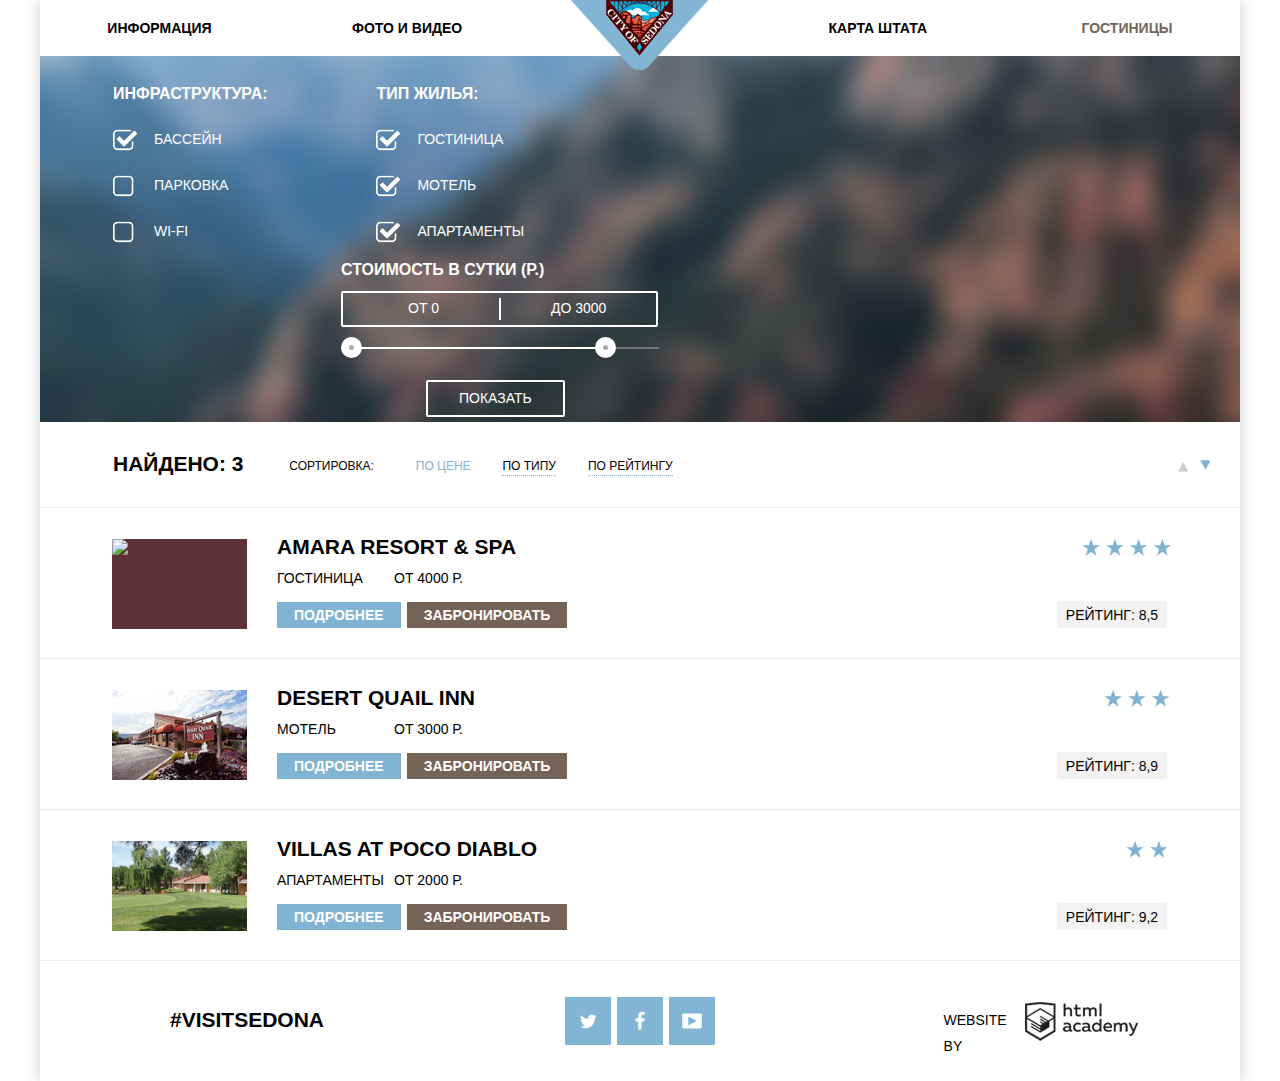
==== commit 05fe95e4: "Финал" ====
--- a/catalog.html
+++ b/catalog.html
@@ -2,7 +2,7 @@
 <html lang="ru">
 	<head>
 		<link rel="stylesheet" type="text/css" href="css/normalize.css">
-		<link rel="stylesheet" type="text/css" href="css/style_sedona.css">
+		<link rel="stylesheet" type="text/css" href="css/style_sedona_min.css">
 		<meta charset="UTF-8">
 		<title>hotels catalog</title>
 	</head>
@@ -12,59 +12,59 @@
 			<header>
 				<nav class="top_menu_nav">
 					<ul>
-						<li class="nav_info"><a href="index.html">Информация</a></li>
-						<li class="nav_photo"><a href="#">Фото и видео</a></li>
-						<li class="nav_map"><a href="#">Карта штата</a></li>
-						<li class="nav_hotels active"><a>Гостиницы</a></li>
+						<li class="nav_info"><a href="index.html" aria-label="Информация">Информация</a></li>
+						<li class="nav_photo"><a href="#" aria-label="Фото и видео">Фото и видео</a></li>
+						<li class="nav_map"><a href="#" aria-label="Карта штата">Карта штата</a></li>
+						<li class="nav_hotels active"><a aria-label="Гостиницы">Гостиницы</a></li>
 					</ul>
 				</nav>
 				<div class="top_menu_logo">
-					<a href="index.html"><img src="img/logo_sedona_triangle.png" alt="logo" width="138" height="70"></a>
+					<a href="index.html"><img src="img/logo_sedona_triangle.png" alt="лого Седоны" width="138" height="70"></a>
 				</div>			
 			</header> 
 
 			<main>				
-				<h1 class="h2_hidden">подбор отеля</h1>
+				<h1 class="visually_hidden">подбор отеля</h1>
 				
 				<section class="filters">
-					<h2 class="h2_hidden">Фильтры параметров отеля</h2>
+					<h2 class="visually_hidden">Фильтры параметров отеля</h2>
 					<form action="#" method="get">
 						<section class="filter_block">
-							<h2 class="h2_hidden">Фильтры инфраструктуры</h2>						
+							<h2 class="visually_hidden">Фильтры инфраструктуры</h2>						
 							<b>Инфраструктура:</b>							
 							<div>
-								<label for="pool" class="select_item"><input type="checkbox" name="pool" id="pool" checked><span class="checkbox_indicator"></span>Бассейн</label>
+								<label for="pool" class="select_item" aria-label="Бассейн"><input type="checkbox" name="pool" id="pool" checked><span class="checkbox_indicator"></span>Бассейн</label>
 							</div>
 							<div>
-								<label for="parking" class="select_item"><input type="checkbox" name="parking" id="parking"><span class="checkbox_indicator"></span> Парковка</label>
+								<label for="parking" class="select_item" aria-label="Парковка"><input type="checkbox" name="parking" id="parking"><span class="checkbox_indicator"></span>Парковка</label>
 							</div>
 							<div>
-								<label for="wifi" class="select_item"><input type="checkbox" name="wifi" id="wifi"><span class="checkbox_indicator"></span>Wi-Fi</label>
+								<label for="wifi" class="select_item" aria-label="Wi-Fi"><input type="checkbox" name="wifi" id="wifi"><span class="checkbox_indicator"></span>Wi-Fi</label>
 							</div>						
 						</section>	
 
 						<section class="filter_block">
-							<h2 class="h2_hidden">Фильтры типа жилья</h2>
+							<h2 class="visually_hidden">Фильтры типа жилья</h2>
 							<b>Тип жилья:</b>			
 							<div>
-								<label for="guesthouse" class="select_item"><input type="checkbox" name="guesthouse" id="guesthouse" checked><span class="checkbox_indicator"></span>Гостиница</label>
+								<label for="guesthouse" class="select_item" aria-label="Гостиница"><input type="checkbox" name="guesthouse" id="guesthouse" checked><span class="checkbox_indicator"></span>Гостиница</label>
 							</div>
 							<div>
-								<label for="hotel" class="select_item"><input type="checkbox" name="hotel" id="hotel" checked><span class="checkbox_indicator"></span>Мотель</label>
+								<label for="hotel" class="select_item" aria-label="Мотель"><input type="checkbox" name="hotel" id="hotel" checked><span class="checkbox_indicator"></span>Мотель</label>
 							</div>
 							<div>
-								<label for="apartments" class="select_item"><input type="checkbox" name="apartments" id="apartments" checked><span class="checkbox_indicator"></span>Апартаменты</label>
-							</div>	
+								<label for="apartments" class="select_item" aria-label="Апартаменты"><input type="checkbox" name="apartments" id="apartments" checked><span class="checkbox_indicator"></span>Апартаменты</label>
+							</div>
 						</section>
 
 						<section class="filter_block price">
-							<h2 class="h2_hidden">Фильтрация по стоимости</h2>
+							<h2 class="visually_hidden">Фильтрация по стоимости</h2>
 							<b>Стоимость в сутки (р.)</b>
 							<div class="price_control">
-								<label for="minprice" class="min_price">от
+								<label for="minprice" class="min_price" aria-label="Ввести нижний предел цены">от
 									<input type="text" name="minprice" value="0" id="minprice">
 								</label>
-								<label for="maxprice" class="max_price">до
+								<label for="maxprice" class="max_price" aria-label="Ввести верхний предел цены">до
 									<input type="text" name="max_price" value="3000" id="maxprice">
 								</label>								
 							</div>
@@ -72,16 +72,16 @@
 								<div class="scale">
 									<div class="bar"></div>
 								</div>	
-								<div class="range_toggle toggle_min"></div>
-								<div class="range_toggle toggle_max"></div>								
+								<div class="range_toggle toggle_min" aria-label="Ползунок нижнего предела цены"></div>
+								<div class="range_toggle toggle_max" aria-label="Ползунок верхнего  предела цены"></div>								
 							</div>
-							<button type="submit" class="btn_show">Показать</button>		
+							<button type="submit" class="btn_show" aria-label="Кнопка показать результаты сортировки по цене">Показать</button>		
 						</section>
 					</form>
 				</section>	
 
 				<section class="sort">
-					<h2 class="h2_hidden">Сортировка отфильтрованного</h2>
+					<h2 class="visually_hidden">Сортировка отфильтрованного</h2>
 					<b>Найдено: 3</b>
 					<p>Сортировка:</p>
 						
@@ -96,11 +96,11 @@
 				</section>
 
 				<section class="sort_content">
-					<h2 class="h2_hidden">Пункт выборки</h2>
+					<h2 class="visually_hidden">Пункт выборки</h2>
 					<article class="sort_content_item">
-						<a href="#" class="sort_content_item_img"><img src="img/amara.jpg" width="135" height="90" alt="amara resort"></a>						
+						<a href="#" class="sort_content_item_img"><img src="img/amara.jpg" width="135" height="90" alt="фото отеля Амара"></a>						
 						<div class="sort_content_item_discription">
-							<a href="#"><h2>Amara Resort & Spa Amara Resort & Spa Amara Resort & Spa Amara Resort & Spa Amara Resort & Spa Amara Resort & Spa Amara Resort & Spa Amara Resort & Spa Amara Resort & Spa </h2></a>
+							<a href="#"><h2>Amara Resort & Spa</h2></a>
 							<div class="sort_content_item_discription_small">
 								<p>Гостиница</p>
 								<p>от 4000 р.</p>
@@ -119,8 +119,8 @@
 					</article>
 
 					<article class="sort_content_item">
-						<h2 class="h2_hidden">Пункт выборки</h2>
-						<a href="#" class="sort_content_item_img"><img src="img/Desert_quail_inn.jpg" width="135" height="90" alt="Desert quail inn"></a>						
+						<h2 class="visually_hidden">Пункт выборки</h2>
+						<a href="#" class="sort_content_item_img"><img src="img/Desert_quail_inn.jpg" width="135" height="90" alt="фото отеля Десерт Квэйл"></a>						
 						<div class="sort_content_item_discription">
 							<a href="#"><h2>Desert Quail Inn</h2></a>
 							<p>Мотель</p>
@@ -138,8 +138,8 @@
 					</article>	
 
 					<article class="sort_content_item">
-						<h2 class="h2_hidden">Пункт выборки</h2>
-						<a href="#" class="sort_content_item_img"><img src="img/Villas.jpg" width="135" height="90" alt="Villas"></a>						
+						<h2 class="visually_hidden">Пункт выборки</h2>
+						<a href="#" class="sort_content_item_img"><img src="img/Villas.jpg" width="135" height="90" alt="фото отеля Виллас"></a>						
 						<div class="sort_content_item_discription">
 							<a href="#"><h2>Villas at Poco Diablo</h2></a>
 							<p>Апартаменты</p>
@@ -160,26 +160,24 @@
 			</main>
 
 			<footer class="footer_wrap footer_wrap_inner">									
-					<section class="footer_visit">
-						<h2 class="h2_hidden">Ссылка на Седону</h2>
-						<a href="#" class="claim_bold">#visitSEDONA</a>
-					</section>
+				<section class="footer_visit">
+					<h2 class="visually_hidden">Ссылка на Седону</h2>
+					<a href="#" class="claim_bold" aria-label="Ссылка на Седону">#visitSEDONA</a>
+				</section>
 
-					<section class="footer_social">
-						<h2 class="h2_hidden">Ссылки на соцсети</h2>
-						<a href="https://twitter.com/" class="social_btn social_btn_tw"></a>
-						<a href="https://www.facebook.com/" class="social_btn social_btn_fb"></a>
-						<a href="https://www.youtube.com" class="social_btn social_btn_yt"></a>
-					</section>
+				<section class="footer_social">
+					<h2 class="visually_hidden">Ссылки на соцсети</h2>
+					<a href="https://twitter.com/" class="social_btn social_btn_tw" aria-label="Седона в Твиттере"></a>
+					<a href="https://www.facebook.com/" class="social_btn social_btn_fb" aria-label="Седона в Фейсбуке"></a>
+					<a href="https://www.youtube.com" class="social_btn social_btn_yt" aria-label="Седона в Ютубе"></a>
+				</section>
 
 				<section class="footer_website">
-					<h2 class="h2_hidden">Ссылка на HTMLacademy</h2>
-					
+					<h2 class="visually_hidden">Ссылка на HTMLacademy</h2>					
 						<div class="footer_website_title">
 							website by
 						</div>
-						<a href="https://htmlacademy.ru/intensive/htmlcss"><div class="footer_website_logo"></div></a>
-					
+						<a href="https://htmlacademy.ru/intensive/htmlcss"><div class="footer_website_logo" aria-label="Логотип-ссылка на Академию"></div></a>		
 				</section>
 			</footer>
 				
--- a/css/style_sedona_min.css
+++ b/css/style_sedona_min.css
@@ -0,0 +1 @@
+.top_menu_nav li,body{font-size:14px;color:#000}body{font-family:"PT Sans","Arial",sans-serif;font-weight:400;line-height:26px;text-transform:uppercase}*{margin:0;padding:0}a{text-decoration:none;color:inherit;cursor:pointer}.all_wrapper{position:relative;width:1200px;margin:0 auto;-webkit-box-shadow:0 0 15px rgba(0,0,0,.2);box-shadow:0 0 15px rgba(0,0,0,.2)}.visually_hidden{position:absolute;width:1px;height:1px;margin:-1px;padding:0;border:0;clip:rect(0 0 0 0);overflow:hidden}.top_menu_nav{width:1200px;background:#fff;font-size:0}.top_menu_logo{position:absolute;z-index:1;top:0;left:50%;-webkit-transform:translateX(-50%);transform:translateX(-50%)}.top_menu_nav ul{list-style-type:none;padding:0}.top_menu_nav li{box-sizing:border-box;display:inline-block;vertical-align:top;width:239px;text-align:center;padding:15px 0}.top_menu_nav li:last-child{padding:15px 0 15px 13px}.top_menu_nav a:visited{color:#000}.top_menu_nav a:active{color:#000;opacity:.3}.top_menu_nav a:hover{color:#81b3d2}.top_menu_nav .active{color:#766357}.top_menu_nav .nav_map,.top_menu_nav .nav_photo{-webkit-box-sizing:border-box;box-sizing:border-box;width:361px}.top_menu_nav .nav_photo{padding-left:73px;text-align:left}.top_menu_nav .nav_map{text-align:right;padding-right:74px}.nav_under_logo{display:inline-block;vertical-align:top;width:244px}.top_menu_nav a{font-weight:700}.intro{position:relative;width:1200px;height:508px;background:#add8e6 url(../img/sedona_intro.jpg) no-repeat}.intro_img_welcome{position:absolute;top:76px;left:600px;margin-left:-128px}.intro_img_because,.intro_img_sedona{position:absolute;top:214px;left:600px;margin-left:-229px}.intro_img_because{top:348px;margin-left:-148px}.content_title{padding-top:59px;padding-bottom:52px;text-align:center}.content_claim_main{width:458px;margin:0 auto 27px}.claim{font-size:0}.content_claim,.content_img{display:inline-block;vertical-align:top}.content_claim{padding-top:47px;padding-bottom:59px;font-size:14px;color:#fff;background-color:#81b3d2;width:400px}.content_img{width:800px;height:256px}.claim_left .claim_bold,.claim_right .claim_bold{margin:auto auto 24px;width:125px;font-weight:700;font-size:21px;text-align:center;line-height:21px}.claim_right .claim_bold{width:154px}.claim_left .claim_claim,.claim_number{width:125px;text-align:center;line-height:21px;margin:auto auto 21px}.claim_left .claim_claim{margin:0 auto;width:285px}.claim_right .claim_claim,.features_first .claim_bold{margin:auto;width:306px;text-align:center;line-height:21px}.features_first{width:1200px;font-size:0;text-align:center}.features_first_box{display:inline-block;vertical-align:top;width:400px}.features_first .claim_bold{margin:auto auto 25px;width:125px;font-weight:700;font-size:21px}.features_first .claim_claim,.features_second .claim_bold{margin:auto auto 81px;width:300px;font-size:14px;text-align:center;line-height:21px}.blue_icon{margin-bottom:15px;padding-top:57px}.features_second{width:1200px;font-size:0;padding-top:47px;background-color:#eee}.features_second_box{display:inline-block;vertical-align:top;width:400px;font-size:14px;background-color:#eee}.features_second .claim_bold{margin:auto auto 24px;width:125px;font-weight:700;font-size:21px}.features_second .claim_claim,.features_second .claim_number{margin:auto auto 22px;width:125px;text-align:center;font-size:14px;line-height:21px}.features_second .claim_claim{margin:auto auto 56px;width:267px}.search_cta{width:1200px}.search_cta_txt{padding-top:56px;text-align:center}.search_cta_txt .claim_bold{font-size:30px;line-height:24px;font-weight:700;margin-bottom:29px}.search_cta_txt .claim_claim{width:440px;margin:auto;font-size:14px;line-height:24px}.search_cta .search_hotels{display:block;width:568px;height:56px;margin:50px auto 0;font-size:21px;font-weight:700;line-height:26px;color:#fff;text-align:center;padding-top:30px;background-color:#766357}.map{position:relative;width:1200px;height:593px;background-image:url(../img/Screenshot_1.png);background-position:50% 70%}.map iframe{border:0}.modal_search{font-size:0;position:absolute;left:600px;top:0;width:568px;height:395px;-webkit-transform:translateX(-50%);transform:translateX(-50%);background-color:#fff;-webkit-box-shadow:-3px 3px 15px -5px rgba(0,0,0,.5),3px 3px 15px -5px rgba(0,0,0,.5);box-shadow:-3px 3px 15px -5px rgba(0,0,0,.5),3px 3px 15px -5px rgba(0,0,0,.5)}.search_form{width:458px;margin-top:55px;margin-left:55px}.field1 input,.field1 label,.field2,.field2 div,.field2 label{display:inline-block;vertical-align:middle;margin-bottom:29px}.field2,.field2 div,.field2 label{margin-bottom:28px}.field1 label,.field2 label{min-width:100px;margin-right:12px}.field1 input{-webkit-box-sizing:border-box;box-sizing:border-box;width:344px;height:38px;padding-right:38px;font-weight:700;text-indent:13px;background-color:#f2f2f2;border:0}.field1{position:relative}.calendar{position:absolute;top:0;right:0;width:38px;height:38px;border:0;outline:0;background:#f2f2f2 url(../img/icon_caledar_sprite.png) no-repeat;background-position:50% 8px}input[name=arrival]:hover+.calendar,input[name=departure]:hover+.calendar{background-position:50% -31px;background-color:#ebebeb}input[name=arrival]:focus+.calendar,input[name=departure]:focus+.calendar{background-position:50% -69px;background-color:transparent}.field2 input{-webkit-box-sizing:border-box;box-sizing:border-box;width:114px;height:38px;font-weight:700;text-align:center;padding-left:38px;padding-right:38px;background-color:#f2f2f2;border:0}.field1 input:hover{background-color:#ebebeb}.field1 input:focus,.field2 input:focus{outline:0;background-color:#fff;-webkit-box-shadow:inset 0 0 0 2px #f2f2f2;box-shadow:inset 0 0 0 2px #f2f2f2}.adults_field,.children_field{position:relative}.adults_field .btn_minus,.adults_field .btn_plus,.children_field .btn_minus,.children_field .btn_plus{position:absolute;top:0;width:38px;height:38px;font-size:0;border:0;background-color:#f2f2f2;outline:0}.adults_field .btn_minus{left:0}.adults_field .btn_plus{right:53px}.children_field .btn_minus{left:0}.children_field .btn_plus{right:0}.btn_minus::before,.btn_plus::after,.btn_plus::before{position:absolute;top:18px;content:"";width:12px;height:3px;background:#a9a9a9}.btn_minus::before{left:13px}.btn_plus::after,.btn_plus::before{right:13px}.btn_plus::after{-webkit-transform:rotate(90deg);transform:rotate(90deg)}.btn_minus:hover::before,.btn_plus:hover::after,.btn_plus:hover::before{background:#000}.btn_minus:active::before,.btn_plus:active::after,.btn_plus:active::before{background:#81b3d2}.adults input{margin-right:53px}.children label{min-width:50px;margin-right:15px}.search_form .claim_bold,.search_form .search_btn{font-size:14px;line-height:26px;font-weight:700;color:#000}.search_form .search_btn{display:block;width:458px;padding:15px 0;margin:0 0 54px;text-align:center;background-color:#81b3d2;font-size:21px;color:#fff}.search_btn:hover{background-color:#669ec0}.search_btn:active{background-color:#5496bd;color:rgba(255,255,255,.3)}.footer_wrap{position:absolute;bottom:0;width:1200px;min-height:120px;background-color:rgba(255,255,255,.9)}.footer_wrap_inner{position:relative;width:1200px;margin:auto}.footer_social,.footer_visit{display:inline-block;vertical-align:top}.footer_visit{width:140px;color:#000;font-weight:700;text-align:center;font-size:21px;line-height:26px;margin-top:46px;margin-left:130px;margin-right:130px}.footer_visit a:visited{color:#000}.footer_social{margin-left:121px;margin-right:125px;margin-top:36px}.footer_website{display:inline-block;vertical-align:middle;width:210px;height:40px;margin-top:40px;margin-left:100px}.footer_website_title{display:inline-block;vertical-align:top;width:74px;margin-top:6px;margin-right:4px;font-size:14px;line-height:26px;color:#000}.footer_website_logo{display:inline-block;vertical-align:middle;width:114px;height:40px;background:url(../img/HTML_logo_sprite.png) no-repeat;background-position:0 1px}.footer_website .footer_website_logo:hover{background-position:0 -47px}.footer_website .footer_website_logo:active{background-position:0 -94px}.social_btn{display:inline-block;vertical-align:bottom;width:46px;height:48px;margin-right:2px;background:#81b3d2 url(../img/social_sprite.png) no-repeat;background-repeat:no-repeat}.social_btn:last-child{margin-right:0}.social_btn_tw{font-size:0;background-position:0 0}.social_btn_tw:hover{background-position:-46px 0}.social_btn_tw:active{background-position:-92px 0}.social_btn_fb{font-size:0;background-position:0 -47px}.social_btn_fb:hover{background-position:-47px -47px}.social_btn_fb:active{background-position:-92px -47px}.social_btn_yt{font-size:0;background-position:0 -96px}.social_btn_yt:hover{background-position:-46px -96px}.social_btn_yt:active{background-position:-92px -96px}.filters{-webkit-box-sizing:border-box;box-sizing:border-box;min-height:217px;padding:27px 72px 5px 73px;background-color:#99a2aa;background-image:url(../img/back_a.jpg);background-repeat:repeat;background-position:0 -300px;background-size:cover;color:#fff}.filter_block{display:inline-block;vertical-align:top;min-width:145px;margin-right:105px}.filter_block b{display:block;font-size:16px;line-height:21px;margin-bottom:22px}.filter_block label{font-size:14px;line-height:21px}.filter_block div{margin-bottom:20px}.filter_block div:last-child{margin-bottom:15px}.select_item{position:relative;padding-left:41px;cursor:pointer}.select_item input[type=checkbox]{position:absolute;width:1px;height:1px;margin:-1px;padding:0;border:0;clip:rect(0 0 0 0);overflow:hidden}.select_item input[type=checkbox]+.checkbox_indicator{position:absolute;top:-2px;left:0;width:25px;height:22px;background:url(../img/checkbox_sprite.png) no-repeat;background-position:0 0}.select_item input[type=checkbox]:checked+.checkbox_indicator{background-position:0 -52px}.select_item input[type=checkbox]:disabled+.checkbox_indicator{background-position:0 -79px}.price{width:318px;margin-right:0;margin-left:228px}.price b{margin-bottom:11px}.price_control{position:relative;width:313px;height:32px;margin-bottom:20px;font-size:0;border:2px solid #fff;border-radius:2px}.price_control::after{content:"";position:absolute;top:50%;left:50%;-webkit-transform:translate(-50%,-50%);transform:translate(-50%,-50%);width:2px;height:22px;background-color:#fff}.price_control label{display:inline-block;vertical-align:bottom;line-height:21px;cursor:pointer}.min_price{width:85px;padding-left:65px}.max_price{width:85px;padding-left:58px}.price_control input{width:50px;height:21px;margin:0;font:inherit;color:inherit;background:0 0;border:0;outline:0}.range_control{position:relative;margin-bottom:32px}.range_control .scale{height:2px;background-color:rgba(255,255,255,.3);margin-bottom:31px}.range_control .bar{width:80%;height:2px;background-color:#fff}.range_toggle{position:absolute;top:-10px;width:5px;height:5px;margin:0;background-color:#ababab;border:8px solid #fff;border-radius:50%;-webkit-box-shadow:0 2px 1px 0 rgba(0,1,1,.14);box-shadow:0 2px 1px 0 rgba(0,1,1,.14);cursor:pointer}.toggle_min{left:0}.toggle_max{left:80%}.range_toggle:hover{background-color:#1c4f80}.btn_show{display:block;margin-left:85px;padding:6px 31px;font-size:14px;line-height:21px;font-weight:400;text-transform:uppercase;color:#fff;background-color:transparent;border:2px solid #fff;border-radius:2px;outline:0;cursor:pointer}.btn_show:hover{color:#000;background-color:#fff}.sort,.sort_content_item{-webkit-box-sizing:border-box;box-sizing:border-box;border-bottom:1px solid #ebebeb}.sort{padding-left:73px;min-height:86px;padding-top:28px}.sort a,.sort b,.sort p,.sort_content_item_discription p{display:inline-block;vertical-align:middle}.sort b{color:#000;margin-right:42px;font-size:21px;line-height:26px}.sort a,.sort p{box-sizing:border-box;vertical-align:top;margin-top:7px;font-size:12px;line-height:18px;margin-right:38px}.sort a{margin-right:28px;border-bottom:1px dotted #81b3d2}a.active_sort{border:0}.sort .sort_type:hover,.sort_content_item_discription h2:hover{color:#81b3d2}.sort .sort_type:active{color:#000}.sort .active_sort{color:#81b3d2;text-decoration:none}.sort_content_item_img img,div.arrows{display:inline-block;vertical-align:middle}div.arrows{width:35px;height:18px;font-size:0;margin-left:474px}.arrows a{display:inline-block;line-height:5px;font-size:0;border:0}.arrows .arrow_down,.arrows .arrow_up{vertical-align:top;width:10px;height:11px;background-position:0 0}.arrows .arrow_up{margin-right:12px;background-image:url(../img/arrows_up_sprite.png)}.arrows .arrow_down{margin:4px 0 0;background-image:url(../img/arrows_down_sprite.png)}.arrows .arrow_up:hover{background-position:0 -33px}.arrows .arrow_up:active{background-position:0 -66px}.arrows .arrow_down:hover{background-position:0 -31px}.arrows .active_arrow,.arrows .arrow_down:active{background-position:0 -65px}.sort_content_item{font-size:0;min-height:151px;padding-top:31px}.sort_content_item_img img{margin-left:72px;margin-right:30px;background-color:#5c3234}.sort_content_item_discription{display:inline-block;vertical-align:top;width:500px}.sort_content_item_discription h2{margin-top:-5px;margin-bottom:8px;font-size:21px;line-height:26px}.sort_content_item_discription h2:active{color:rgba(0,0,0,.3)}.sort_content_item_discription p{width:100px;margin-right:17px;margin-bottom:16px;font-size:14px;line-height:21px}.sort_content_item_discription_book,.sort_content_item_discription_more{padding:5px 17px;font-size:14px;font-weight:700;color:#fff;line-height:21px}.sort_content_item_discription_more{margin-right:6px;background-color:#81b3d2}.sort_content_item_discription_more:hover{background-color:#669ec0}.sort_content_item_discription_more:active{background-color:#5496bd;color:rgba(255,255,255,.3)}.sort_content_item_discription_book{background-color:#766357}.sort_content_item_discription_book:hover{background-color:#604e43}.sort_content_item_discription_book:active{background-color:#503e33;color:rgba(255,255,255,.3)}.sort_content_item_rate{display:inline-block;vertical-align:top;height:91px;margin-left:280px}.sort_content_item_rate a{display:block;width:89px;height:18px;margin-left:25px;margin-bottom:44px}a.four_stars{background-image:url(../img/stars_4.png)}a.three_stars,a.two_stars{background-image:url(../img/stars_3.png);background-repeat:no-repeat;background-position:22px 0}a.two_stars{background-image:url(../img/stars_2.png);background-position:44px 0}.sort_content_item_rate .rate{width:110px;height:23px;padding-top:4px;font-size:14px;line-height:21px;text-align:center;color:#000;background-color:#f2f2f2}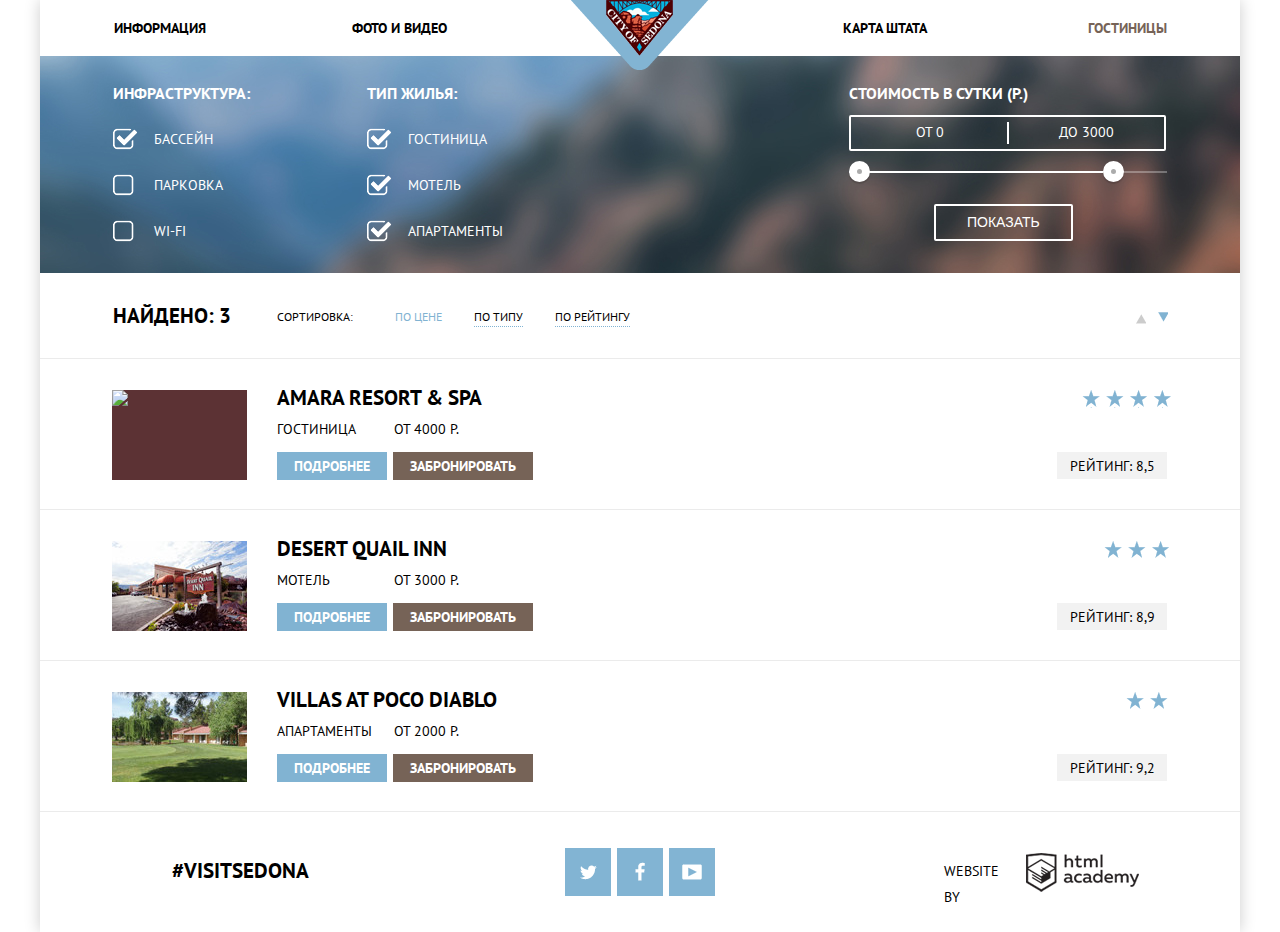
==== commit 47c63ad6: "fgsehgserttkfyl" ====
--- a/catalog.html
+++ b/catalog.html
@@ -1,8 +1,9 @@
 <!DOCTYPE html>
 <html lang="ru">
 	<head>
+		<link href="https://fonts.googleapis.com/css?family=PT+Sans:400,700&amp;subset=cyrillic" rel="stylesheet">
 		<link rel="stylesheet" type="text/css" href="css/normalize.css">
-		<link rel="stylesheet" type="text/css" href="css/style_sedona_min.css">
+		<link rel="stylesheet" type="text/css" href="css/style_sedona.css">
 		<meta charset="UTF-8">
 		<title>hotels catalog</title>
 	</head>
@@ -28,7 +29,7 @@
 				
 				<section class="filters">
 					<h2 class="visually_hidden">Фильтры параметров отеля</h2>
-					<form action="#" method="get">
+					<form action="somehotels" method="get">
 						<section class="filter_block">
 							<h2 class="visually_hidden">Фильтры инфраструктуры</h2>						
 							<b>Инфраструктура:</b>							
--- a/css/style_sedona.css
+++ b/css/style_sedona.css
@@ -0,0 +1,1211 @@
+body {
+	font-family: "PT Sans", "Arial", sans-serif;
+	/*font-stretch: condensed; */
+	font-weight: normal;
+	font-size: 14px;
+	line-height: 26px;
+	color: black;
+	text-transform: uppercase;
+}
+
+* {
+	margin: 0; /*понимаю, что не очень хорошо,*/
+	padding: 0; /*но Нормалайз не помог почему-то*/
+}
+
+a {
+	text-decoration: none;
+	color: inherit;
+	cursor: pointer;
+}
+
+.all_wrapper {
+	position: relative;
+	width: 1200px;
+	/*height: 2762px;*/
+	margin: 0 auto;
+	-webkit-box-shadow: 0 0 15px rgba(0, 0, 0, 0.2);
+	        box-shadow: 0 0 15px rgba(0, 0, 0, 0.2);
+}
+
+.visually_hidden {
+	position: absolute;
+	width: 1px;
+	height: 1px;
+	margin: -1px;
+	padding: 0;
+	border: 0;
+	clip: rect(0 0 0 0);
+	overflow: hidden;
+}
+ 
+/*HEADER--------------------------------------------------------------*/
+
+.top_menu_nav {
+	width: 1200px;
+	background: white;
+	font-size: 0;
+}
+
+.top_menu_logo {
+	position: absolute;
+	z-index: 1;
+	top: 0;
+	left: 50%;
+	-webkit-transform: translateX(-50%);
+	        transform: translateX(-50%);
+}
+
+.top_menu_nav ul {
+	list-style-type: none;
+	padding: 0; 
+}
+
+.top_menu_nav li {
+	box-sizing: border-box;
+	display: inline-block;
+	vertical-align: top;
+	width: 239px;
+	text-align: center;
+	padding: 15px 0 15px 0;
+	font-size: 14px;
+	color: #000000;
+}
+
+.top_menu_nav li:last-child {
+	padding: 15px 0 15px 13px;
+}
+
+.top_menu_nav a:visited {
+	color: #000000;
+}
+
+.top_menu_nav a:active {
+	color: #000000;
+	opacity: 0.3;
+}
+
+.top_menu_nav a:hover {
+	color: #81b3d2;
+}
+
+.top_menu_nav .active {
+	color: #766357;
+}
+
+.top_menu_nav .nav_photo {
+	-webkit-box-sizing: border-box;
+	        box-sizing: border-box;
+	width: 361px;
+	text-align: left;
+	padding-left: 73px;
+}
+
+.top_menu_nav .nav_map {
+	-webkit-box-sizing: border-box;
+	        box-sizing: border-box;
+	width: 361px;
+	text-align: right;
+	padding-right: 74px;
+}
+
+.nav_under_logo {
+	display: inline-block;
+	vertical-align: top;
+	width: 244px;
+}
+
+.top_menu_nav a {
+	font-weight: bold;
+}
+
+/*INTRO--------------------------------------------------------------*/
+
+.intro {
+	position: relative;
+	width: 1200px;
+	height: 508px;
+	background: lightblue url("../img/sedona_intro.jpg") no-repeat; 
+}
+
+.intro_img_welcome {
+	position: absolute;
+	top: 76px;
+	left: 600px;
+	margin-left: -128px;
+}
+
+.intro_img_sedona {
+	position: absolute;
+	top: 214px;
+	left: 600px;
+	margin-left: -229px;
+}
+
+.intro_img_because {
+	position: absolute;
+	top: 348px;
+	left: 600px;
+	margin-left: -148px;
+}
+
+/*.frame {
+	position: absolute;
+	bottom: -8px; 
+}*/
+
+/*CONTENT------------------------------------------------------------*/
+
+.content_title {
+	padding-top: 59px;
+	padding-bottom: 52px;
+	text-align: center;
+}
+
+.content_claim_main {
+	width: 458px;
+	margin: 0 auto 27px;
+}
+
+/*Claim--------------------------------------------------------------*/
+
+.claim {
+	font-size: 0;
+}
+
+.content_claim {
+	display: inline-block;
+	vertical-align: top;
+	width: 400px;
+	padding-top: 47px;
+	padding-bottom: 59px;  /*как сделать защиту от переполнения?*/
+	font-size: 14px;
+	color: white;
+	background-color: #81b3d2;
+}
+
+.content_img {
+	display: inline-block;
+	vertical-align: top;
+	width: 800px;
+	height: 256px;
+}
+
+.claim_left .claim_bold {
+	margin: auto;
+	margin-bottom: 24px;
+	width: 125px;
+	font-weight: bold;
+	font-size: 21px;
+	text-align: center;
+	line-height: 21px;
+}
+
+.claim_right .claim_bold {
+	margin: auto;
+	margin-bottom: 24px;
+	width: 154px;
+	font-weight: bold;
+	font-size: 21px;
+	text-align: center;
+	line-height: 21px;
+}
+
+.claim_number {
+	margin: auto;
+	width: 125px;
+	text-align: center;
+	line-height: 21px;
+	margin-bottom: 21px;
+}
+
+.claim_left .claim_claim {
+	margin: 0 auto ;
+	width: 285px;
+	text-align: center;
+	line-height: 21px;
+}
+
+.claim_right .claim_claim {
+	margin: auto;
+	width: 306px;
+	text-align: center;
+	line-height: 21px;
+}
+
+/*Features_1-----------------------------------------------*/
+
+.features_first {
+	width: 1200px;
+	font-size: 0;
+	text-align: center;
+}
+
+.features_first_box {
+	display: inline-block;
+	vertical-align: top;
+	width: 400px;
+}
+
+.features_first .claim_bold {  
+	margin: auto;
+	margin-bottom: 25px;
+	width: 125px;
+	font-weight: bold;
+	font-size: 21px;
+	text-align: center;
+	line-height: 21px;
+}
+
+.features_first .claim_claim {  
+	margin: auto;
+	margin-bottom: 81px;
+	width: 300px;
+	font-size: 14px; 
+	text-align: center;
+	line-height: 21px;
+}
+
+.blue_icon {
+	margin-bottom: 15px;
+	padding-top: 57px;
+}
+
+/*Features_2--------------------------------------------------*/
+
+.features_second {
+	width: 1200px;
+	font-size: 0;
+	padding-top: 47px;
+	background-color: #eeeeee; /*костыль от выпадения - так можно?*/ 
+
+}
+
+.features_second_box {
+	display: inline-block;
+	vertical-align: top;
+	width: 400px;
+	font-size: 14px;
+	background-color: #eeeeee; 
+}
+
+.features_second .claim_bold {
+	margin: auto;
+	margin-bottom: 24px;
+	width: 125px;
+	font-weight: bold;
+	font-size: 21px;
+	text-align: center;
+	line-height: 21px;
+}
+
+.features_second .claim_number {
+	margin: auto;
+	margin-bottom: 22px;
+	width: 125px;
+	text-align: center;
+	font-size: 14px;
+	line-height: 21px;
+}
+
+.features_second .claim_claim {
+	margin: auto;
+	margin-bottom: 56px;
+	width: 267px;
+	text-align: center;
+	font-size: 14px;
+	line-height: 21px;
+} 
+
+/*Search--------------------------------------------------------*/
+
+.search_cta {
+	width: 1200px;
+}
+
+.search_cta_txt {
+	padding-top: 56px;
+	text-align: center;
+}
+
+.search_cta_txt .claim_bold {
+	font-size: 30px;
+	line-height: 24px;
+	font-weight: bold;
+	margin-bottom: 29px;
+}
+
+.search_cta_txt .claim_claim {
+	width: 440px;
+	margin: auto;	
+	font-size: 14px;
+	line-height: 24px;	
+}
+
+.search_cta .search_hotels {
+	display: block;
+	width: 568px;
+	height: 56px;
+	margin: 50px auto 0;
+	font-size: 21px;
+	font-weight: bold;
+	line-height: 26px;
+	color: white;
+	text-align: center;
+	padding-top: 30px;
+	background-color: #766357;
+}
+
+/*MAP-------------------------------------------------------------*/
+
+.map {
+	position: relative;
+	width: 1200px;
+	height: 593px;
+	background-image: url("../img/Screenshot_1.png");
+	background-position: 50% 70%;
+}
+
+.map iframe {
+	border: 0;
+}
+
+/*Serchform-------------------------------------------------------*/
+
+.modal_search {
+	/*display: none;*/
+	font-size: 0;
+	position: absolute;
+	left: 600px;
+	top: 0;
+	width: 568px;
+	height: 395px;
+	-webkit-transform: translateX(-50%);
+	        transform: translateX(-50%);
+	background-color: white;
+	-webkit-box-shadow: -3px 3px 15px -5px rgba(0,0,0,0.5), 3px 3px 15px -5px rgba(0,0,0,0.5);
+	        box-shadow: -3px 3px 15px -5px rgba(0,0,0,0.5), 3px 3px 15px -5px rgba(0,0,0,0.5);
+}
+
+.search_form {
+	width: 458px;
+	margin: 55px auto;
+}
+
+.input_wrap {
+	position: relative;
+	display: inline-block;
+	width: 344px;
+	height: 38px;
+	margin-bottom: 29px;
+}
+
+.field1 label,
+.field1 input {
+	display: inline-block;
+	vertical-align: middle;
+}
+
+.field2 label,
+.field2 div,
+.field2 {
+	display: inline-block;
+	vertical-align: middle;
+	margin-bottom: 28px;
+}
+
+.field1 label {
+	width: 112px;
+	/*margin-right: 12px;*/
+}
+
+.field1 input {
+	-webkit-box-sizing: border-box;
+	        box-sizing: border-box;
+	width: 100%;
+	height: 100%;
+	padding-right: 38px;
+	font-weight: bold;
+	text-indent: 13px;
+	background-color: #f2f2f2;
+	border: none;
+}
+
+.field1 {
+	position: relative;
+}
+
+.calendar {
+	position: absolute;
+	top: 0;
+	right: 0;
+	width: 38px;
+	height: 38px;
+	border: none;
+	outline: none;
+	background: #f2f2f2 url("../img/icon_caledar_sprite.png") no-repeat;
+	background-position: 50% 8px;
+	cursor: pointer; 
+}
+
+input[name="arrival"]:hover + .calendar,
+input[name="departure"]:hover + .calendar {
+	background-position: 50% -31px;
+	background-color: #ebebeb;
+}
+
+input[name="arrival"]:focus + .calendar,
+input[name="departure"]:focus + .calendar {
+	background-position: 50% -69px;
+	background-color: transparent;
+}
+
+.field2 label {
+	min-width: 100px;
+	margin-right: 12px;
+}
+
+.field2 input {
+	-webkit-box-sizing: border-box;
+	        box-sizing: border-box;
+	width: 114px;
+	height: 38px;
+	font-weight: bold;
+	text-align: center;
+	padding-left: 38px;
+	padding-right: 38px;
+	background-color: #f2f2f2;
+	border: none;
+}
+
+.field1 input:hover {
+	background-color: #ebebeb;
+}
+
+.field1 input:focus {
+	outline: 0;
+    background-color: white;
+	-webkit-box-shadow: inset 0 0 0 2px #f2f2f2;
+	        box-shadow: inset 0 0 0 2px #f2f2f2;
+}
+
+.modal_search .calendar:hover {
+	background-position: 50% -31px;
+}
+
+.modal_search .calendar:focus {
+	background-position: 50% -69px;
+}
+
+.adults_field,
+.children_field {
+	position: relative;
+}
+
+.adults_field .btn_minus,
+.adults_field .btn_plus,
+.children_field .btn_minus,
+.children_field .btn_plus {
+	position: absolute;
+	top: 0;
+	width: 38px;
+	height: 38px;
+	font-size: 0;
+	border: none;
+	background-color: #f2f2f2;
+	outline: none;
+}
+
+.adults_field .btn_minus {
+	left: 0;
+}
+
+.adults_field .btn_plus {
+	right: 53px;
+}
+
+.children_field .btn_minus {
+	left: 0;
+}
+
+.children_field .btn_plus {
+	right: 0;
+}
+
+.field2 input:focus {
+	outline: 0;
+    background-color: white;
+	-webkit-box-shadow: inset 0 0 0 2px #f2f2f2;
+	        box-shadow: inset 0 0 0 2px #f2f2f2;
+}
+
+.btn_minus::before {
+	position: absolute;
+	left: 13px;
+	top: 18px;
+	content: "";
+	width: 12px;
+	height: 3px;
+	background: #a9a9a9;
+}
+
+.modal_search button {
+	cursor: pointer;
+}
+
+.btn_plus::before,
+.btn_plus::after {
+	position: absolute;
+	right: 13px;
+	top: 18px;
+	content: "";
+	width: 12px;
+	height: 3px;
+	background: #a9a9a9;
+}
+
+.btn_plus::after {
+	-webkit-transform: rotate(90deg);
+	        transform: rotate(90deg);
+}
+
+.btn_plus:hover::before,
+.btn_plus:hover::after,
+.btn_minus:hover::before {
+ 	background: black;
+}
+
+.btn_plus:active::before,
+.btn_plus:active::after,
+.btn_minus:active::before {
+ 	background: #81b3d2;
+}
+
+.adults input {
+	margin-right: 51px;
+}
+
+.children label {
+	min-width: 50px;
+	margin-right: 15px;
+}
+
+.search_form .claim_bold {
+	font-size: 14px;
+	line-height: 26px;
+	font-weight: bold;
+	color: black;
+}
+
+.search_form .search_btn {
+	display: block;
+	width: 456px;
+	padding: 15px 0 15px 0;
+	margin: 0 0 54px;
+	text-align: center;
+	background-color: #81b3d2;
+	font-weight: bold;
+	font-size: 21px;
+	line-height: 26px;
+	color: white;
+}
+
+.search_btn:hover {
+	background-color:  #669ec0;
+}
+
+.search_btn:active {
+	background-color: #5496bd;
+	color: rgba(255,255,255,0.3);
+}
+
+/*FOOTER-----------------------------------------------------------*/
+
+.footer_wrap {
+	position: absolute;
+	bottom: 0;
+	width: 1200px;
+	min-height: 120px;
+	background-color: rgba(255,255,255,0.9);
+}
+
+.footer_wrap_inner {
+	position: relative;
+
+	width: 1200px;
+	margin: auto;
+}
+
+.footer_visit {
+	display: inline-block;
+	vertical-align: top;
+	width: 140px;
+	margin-top: 46px;
+	margin-left: 130px;
+	margin-right: 130px;
+	color: black;
+	font-weight: bold;
+	text-align: center;
+	font-size: 21px;
+	line-height: 26px;
+}
+
+.footer_visit a:visited {
+	color: black;
+}
+
+.footer_social {
+	display: inline-block;
+	vertical-align: top;
+	margin-left: 121px;
+	margin-right: 125px;
+	margin-top: 36px;
+}
+
+.footer_website {
+	display: inline-block;
+	vertical-align: middle;
+	width: 210px;
+	height: 40px;
+	margin-top: 40px;
+	margin-left: 100px;
+}
+
+.footer_website_title {
+	display: inline-block;
+	vertical-align: top;
+	width: 74px;
+	margin-top: 6px;
+	margin-right: 4px;
+	font-size: 14px;
+	line-height: 26px;
+	color: black;
+}
+
+.footer_website_logo {
+	display: inline-block;
+	vertical-align: middle;
+	width: 114px;
+	height: 40px;
+	background: url("../img/HTML_logo_sprite.png") no-repeat;
+	background-position: 0 1px; 
+}
+
+.footer_website .footer_website_logo:hover {
+	background-position: 0 -47px;
+}
+
+.footer_website .footer_website_logo:active {
+	background-position: 0 -94px;
+}
+
+.social_btn {
+	display: inline-block;
+	vertical-align: bottom;
+	width: 46px;
+	height: 48px;
+	margin-right: 2px;
+	background: #81b3d2 url("../img/social_sprite.png") no-repeat;
+	background-repeat: no-repeat;
+}
+
+.social_btn:last-child {
+	margin-right: 0;
+}
+
+.social_btn_tw {
+	font-size: 0;
+	background-position: 0 0;
+}
+
+.social_btn_tw:hover {
+	background-position: -46px 0;
+}
+
+.social_btn_tw:active {
+	background-position: -92px 0;
+}
+
+.social_btn_fb {
+	font-size: 0;
+	background-position: 0 -47px;
+}
+
+.social_btn_fb:hover {
+	background-position: -47px -47px;	
+}
+
+.social_btn_fb:active {
+	background-position: -92px -47px;
+}
+
+.social_btn_yt {
+	font-size: 0;
+	background-position: 0 -96px;
+}
+
+.social_btn_yt:hover {
+	background-position: -46px -96px;
+}
+
+.social_btn_yt:active {
+	background-position: -92px -96px;
+}
+
+/*CATALOG-----------------------------------------------------*/
+
+/*Filters------------------------------------------------------*/
+
+.filters {
+	-webkit-box-sizing: border-box;
+	        box-sizing: border-box;
+	min-height: 217px;
+	padding-left: 73px;
+	padding-right: 72px;
+	padding-top: 27px;
+	padding-bottom: 5px; 
+	background-color: #99a2aa;
+	background-image: url("../img/back_a.jpg");
+	background-repeat: repeat;
+	background-position: 0 -300px;
+	background-size: cover;
+	color: white;
+}
+
+.filter_block {
+	display: inline-block;
+	vertical-align: top;
+	min-width: 145px;
+	margin-right: 105px; 
+}
+
+.filter_block b {
+	display: block;
+	font-size: 16px;
+	line-height: 21px;
+	margin-bottom: 22px; 	
+}
+
+.filter_block label {
+	font-size: 14px;
+	line-height: 21px;
+}
+
+.filter_block div {
+	margin-bottom: 20px;
+}
+
+.filter_block div:last-child {
+	margin-bottom: 15px;
+}
+
+.select_item {
+	position: relative;
+	padding-left: 41px;
+	cursor: pointer;
+}
+
+.select_item input[type="checkbox"] {
+	position: absolute;
+	width: 1px;
+	height: 1px;
+	margin: -1px;
+	padding: 0;
+	border: 0;
+	clip: rect(0 0 0 0);
+	overflow: hidden;
+}
+
+.select_item input[type="checkbox"] + .checkbox_indicator {
+	position: absolute;
+	top: -2px;
+	left: 0;
+	width: 25px;
+	height: 22px;
+	background: url("../img/checkbox_sprite.png") no-repeat;
+	background-position: 0 0;
+}
+
+.select_item input[type="checkbox"]:checked + .checkbox_indicator {
+	background-position: 0 -52px;
+}
+
+.select_item input[type="checkbox"]:disabled + .checkbox_indicator {
+	background-position: 0 -79px;
+}
+
+.price {
+	width: 318px;
+	margin-right: 0;
+	margin-left: 228px;
+}
+
+.price b {
+	margin-bottom: 11px;
+}
+
+.price_control {
+	position: relative;
+	width: 313px;
+	height: 32px;
+	margin-bottom: 20px;
+	font-size: 0;
+	border: 2px solid white;
+	border-radius: 2px;
+}
+
+.price_control::after {
+	content: "";
+	position: absolute;
+	top: 50%;
+	left: 50%;
+	-webkit-transform: translate(-50%, -50%);
+	        transform: translate(-50%, -50%);
+	width: 2px;
+	height: 22px;
+	background-color: white;
+}
+
+.price_control label {
+	display: inline-block;
+	vertical-align: bottom;
+	line-height: 21px;
+	cursor: pointer;
+}
+
+.min_price {
+	width: 85px;
+	padding-left: 65px;
+}
+
+.max_price {
+	width: 85px;
+	padding-left: 58px;
+}
+
+.price_control input {
+	width: 50px;
+	height: 21px;
+	margin: 0;
+	font: inherit;
+	color: inherit;
+	background: none;
+	border: none;
+	outline: none;
+}
+
+.range_control {
+	position: relative;
+	margin-bottom: 32px;
+}
+
+.range_control .scale {
+	height: 2px;
+	background-color: rgba(255,255,255,0.3);
+	margin-bottom: 31px;
+}
+
+.range_control .bar {
+	width: 80%;
+	height: 2px;
+	background-color: white;
+}
+
+.range_toggle {
+	position: absolute;
+	top: -10px;
+	width: 5px;
+	height: 5px;
+	margin: 0;
+	background-color: #ababab;
+	border: 8px solid white;
+	border-radius: 50%;
+	-webkit-box-shadow: 0 2px 1px 0 rgba(0,1,1,0.14);
+	        box-shadow: 0 2px 1px 0 rgba(0,1,1,0.14);
+	cursor: pointer;
+}
+
+.toggle_min {
+	left: 0;
+}
+
+.toggle_max {
+	left: 80%;
+}
+
+.range_toggle:hover {
+	background-color: #1c4f80;
+}
+
+.btn_show {         /*в макете она НЕ четко по центру*/
+	display: block;
+	margin-left: 85px;
+	padding: 6px 31px;
+	font-size: 14px;
+	line-height: 21px;
+	font-weight: normal;
+	text-transform: uppercase;
+	color: white;
+	background-color: transparent;
+	border: 2px solid white;
+	border-radius: 2px;
+	outline: none;
+	cursor: pointer;
+}
+
+.btn_show:hover {
+	color: black;
+	background-color: white;
+}
+
+/*Sort--------------------------------------------------------*/
+
+.sort {
+	-webkit-box-sizing: border-box;
+	        box-sizing: border-box;
+	min-height: 86px;
+	padding-top: 28px;
+	padding-left: 73px;
+	border-bottom: 1px solid #ebebeb;
+}
+
+.sort b {
+	display: inline-block;
+	vertical-align: middle;
+	margin-right: 42px;
+	font-size: 21px;
+	line-height: 26px;
+	color: #000000;
+}
+
+.sort p,
+.sort a {
+	box-sizing: border-box;
+	display: inline-block;
+	vertical-align: top;
+	margin-right: 28px;
+	margin-top: 7px;
+	font-size: 12px;
+	line-height: 18px;
+}
+
+.sort p {
+	margin-right: 38px;
+}
+
+/*.sort .sort_type {
+	text-decoration: underline;
+	-webkit-text-decoration-style: dotted;
+	        text-decoration-style: dotted;
+	color: rgba(0,0,0,0.3);
+}*/
+
+.sort a {
+	border-bottom: 1px dotted #81b3d2;
+}
+
+a.active_sort {
+	border: none;
+}
+
+.sort .sort_type:hover {
+	color: #81b3d2;
+}
+
+.sort .sort_type:active {
+	color: black;
+}
+
+.sort .active_sort {
+	color: #81b3d2;
+	text-decoration: none; 
+}
+
+div.arrows {
+	display: inline-block;
+	vertical-align: middle;
+	width: 35px;
+	height: 18px;
+	margin-left: 474px;
+	font-size: 0;
+}
+
+.arrows a {
+	display: inline-block;
+	line-height: 5px;
+	font-size: 0;
+	border: none;
+}
+
+.arrows .arrow_up {
+	vertical-align: top;
+	width: 10px;
+	height: 11px;
+	margin-right: 12px;
+	/*background-color: #cccccc;*/
+	background-image: url("../img/arrows_up_sprite.png");
+	background-position: 0 0;
+} 
+
+.arrows .arrow_down {
+	vertical-align: top;
+	width: 10px;
+	height: 11px;
+	margin: 0;
+	margin-top: 4px;
+	/*background-color: #cccccc;*/
+	background-image: url("../img/arrows_down_sprite.png");
+	background-position: 0 0;
+}
+
+.arrows .arrow_up:hover {
+	background-position: 0 -33px;
+}
+
+.arrows .arrow_up:active {
+	background-position: 0 -66px;
+}
+
+.arrows .arrow_down:hover {
+	background-position: 0 -31px;
+}
+
+.arrows .arrow_down:active {
+	background-position: 0 -65px;
+}
+
+.arrows .active_arrow {
+	background-position: 0 -65px;
+}
+
+/*Sort content-------------------------------------------------*/
+
+.sort_content_item {
+	-webkit-box-sizing: border-box;
+	        box-sizing: border-box;
+	font-size: 0;
+	min-height: 151px;
+	padding-top: 31px;
+	border-bottom: 1px solid #ebebeb;
+}
+
+.sort_content_item_img img {
+	display: inline-block;
+	vertical-align: middle;
+	margin-left: 72px;
+	margin-right: 30px;
+	background-color: #5c3234; 
+}
+
+.sort_content_item_discription {
+	display: inline-block;
+	vertical-align: top;
+	width: 500px;
+}
+
+.sort_content_item_discription h2 {
+	margin-top: -5px;
+	margin-bottom: 8px;
+	font-size: 21px;
+	line-height: 26px;
+}
+
+.sort_content_item_discription h2:hover {
+	color: #81b3d2;
+}
+
+.sort_content_item_discription h2:active {
+	color: rgba(0,0,0,0.3);
+}
+
+.sort_content_item_discription p {
+	display: inline-block;
+	vertical-align: middle;
+	width: 100px;
+	margin-right: 17px;
+	margin-bottom: 16px;
+	font-size: 14px;
+	line-height: 21px;
+}
+
+.sort_content_item_discription_more {
+	margin-right: 6px;
+	padding: 5px 17px 5px;
+	font-size: 14px;
+	font-weight: bold;
+	color: white;
+	line-height: 21px;
+	background-color: #81b3d2;
+}
+
+.sort_content_item_discription_more:hover {
+	background-color: #669ec0;
+}
+
+.sort_content_item_discription_more:active {
+	background-color: #5496bd;
+	color: rgba(255,255,255,0.3) 
+}
+
+.sort_content_item_discription_book {
+	padding: 5px 17px 5px;
+	font-size: 14px;
+	font-weight: bold;
+	color: white;
+	line-height: 21px;
+	background-color: #766357;
+}
+
+.sort_content_item_discription_book:hover {
+	background-color: #604e43;
+}
+
+.sort_content_item_discription_book:active {
+	background-color: #503e33;
+	color: rgba(255,255,255,0.3) 
+}
+
+.sort_content_item_rate {
+	display: inline-block;
+	vertical-align: top;
+	height: 91px;
+	margin-left: 280px;
+}
+
+.sort_content_item_rate a {
+	display: block;
+	width: 89px;
+	height: 18px;
+	margin-left: 25px;
+	margin-bottom: 44px;
+}
+
+a.four_stars {
+	/*background-color: #81b3d2;*/
+	background-image: url("../img/stars_4.png"); 
+}
+
+a.three_stars {
+	/*background-color: #81b3d2;*/
+	background-image: url("../img/stars_3.png");
+	background-repeat: no-repeat;
+	background-position: 22px 0;
+}
+
+a.two_stars {
+	/*background-color: #81b3d2;*/
+	background-image: url("../img/stars_2.png");
+	background-repeat: no-repeat;
+	background-position: 44px 0;
+}
+
+.sort_content_item_rate .rate {
+	width: 110px;
+	height: 23px;
+	padding-top: 4px;
+	font-size: 14px;
+	line-height: 21px;
+	text-align: center;
+	color: black;
+	background-color:  #f2f2f2;
+}